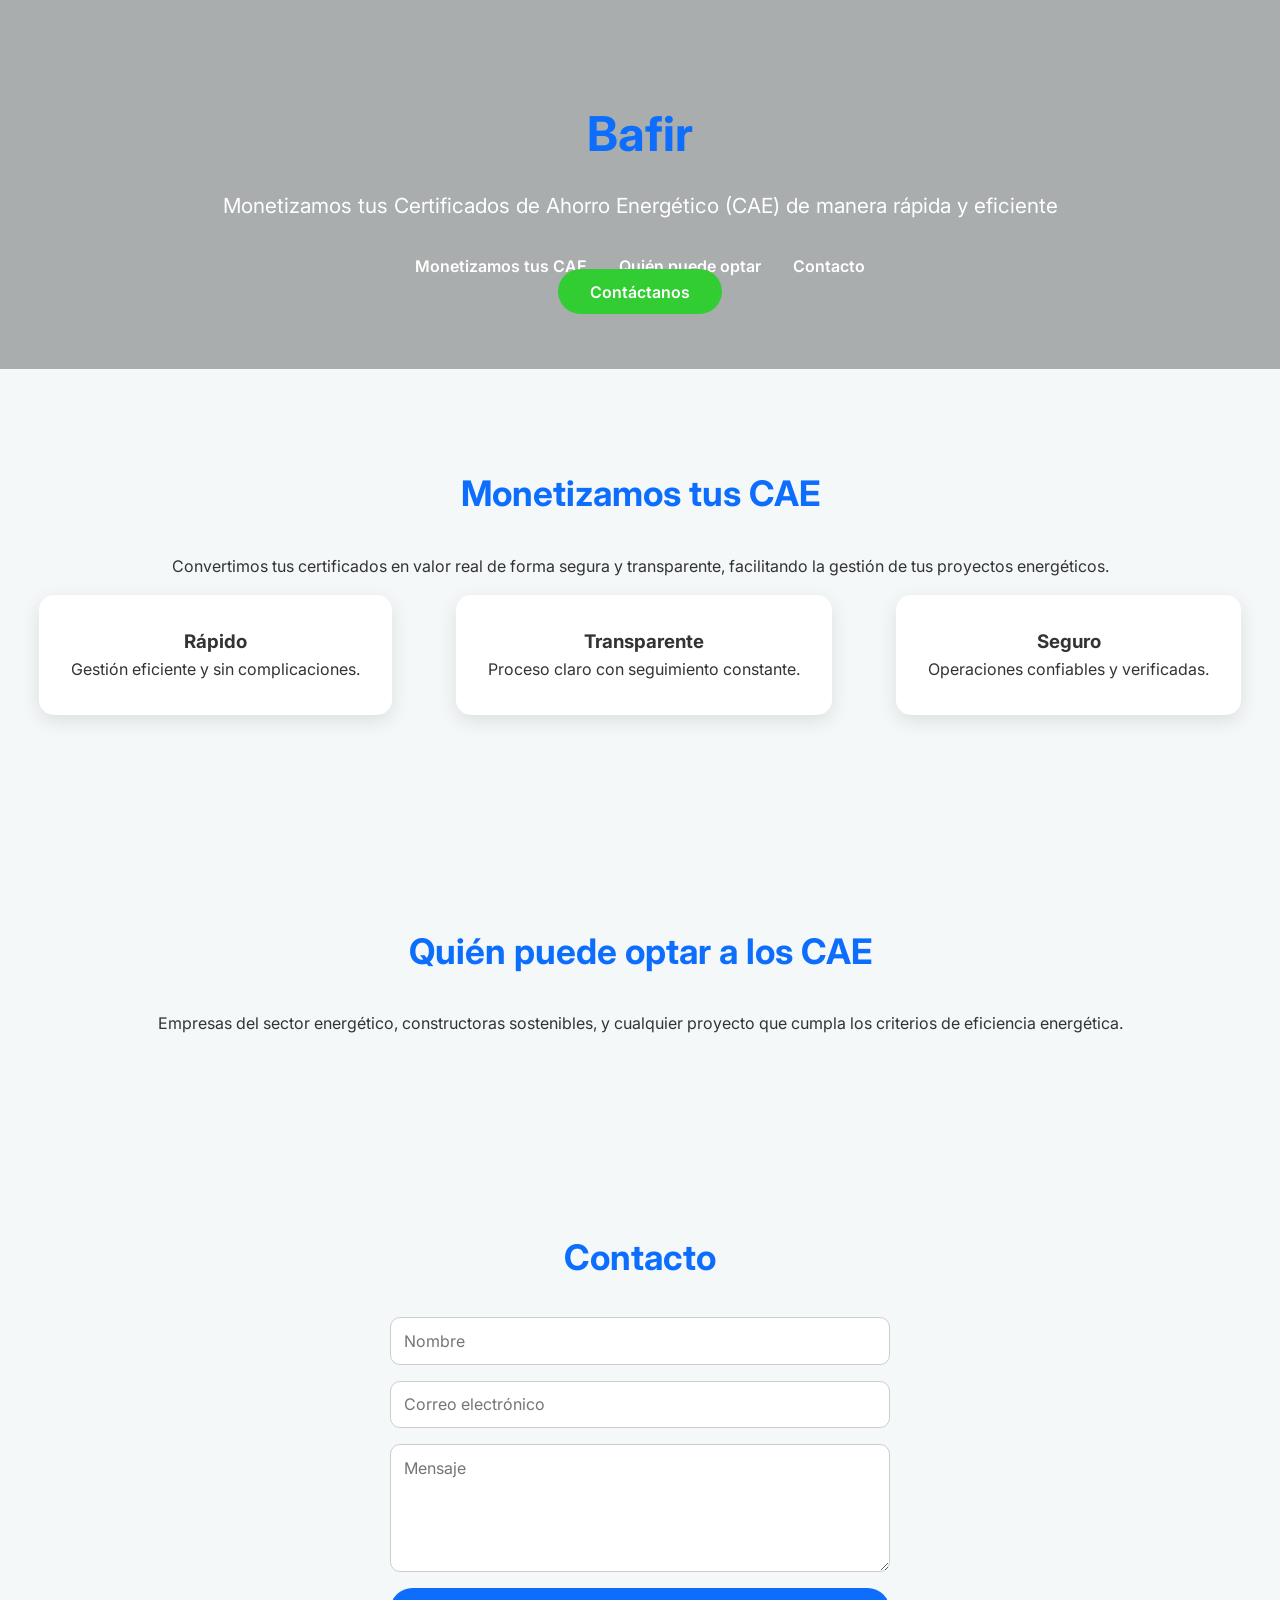
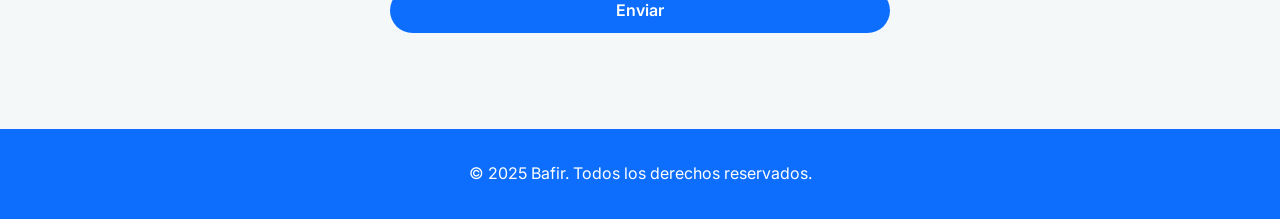
==== index.html @ 8a76c0fb "Update index.html" ====
<!DOCTYPE html>
<html lang="es">
<head>
  <meta charset="UTF-8">
  <meta name="viewport" content="width=device-width, initial-scale=1.0">
  <title>Bafir - Certificados de Ahorro Energético</title>
  <link href="https://fonts.googleapis.com/css2?family=Inter:wght@400;600;700&display=swap" rel="stylesheet">
  <style>
    * { margin: 0; padding: 0; box-sizing: border-box; font-family: 'Inter', sans-serif; }
    body { background-color: #f4f8f9; color: #333; line-height: 1.6; }
    a { text-decoration: none; color: inherit; }

    /* Header / Hero */
    header {
      background: linear-gradient(rgba(0,0,0,0.3), rgba(0,0,0,0.3)), url('https://images.unsplash.com/photo-1507525428034-b723cf961d3e?auto=format&fit=crop&w=1950&q=80') center/cover no-repeat;
      color: white;
      text-align: center;
      padding: 6rem 1rem 4rem;
    }
    header h1 { font-size: 3rem; margin-bottom: 1rem; color: #0d6efd; }
    header p { font-size: 1.3rem; margin-bottom: 2rem; }
    header a.button {
      background-color: #32cd32; /* verde clarito */
      color: white;
      padding: 0.8rem 2rem;
      border-radius: 30px;
      font-weight: 600;
      transition: 0.3s;
    }
    header a.button:hover { opacity: 0.85; }

    nav {
      display: flex;
      justify-content: center;
      gap: 2rem;
      margin-top: 1.5rem;
    }
    nav a { color: white; font-weight: 600; transition: 0.3s; }
    nav a:hover { opacity: 0.8; }

    /* Sections */
    section {
      padding: 6rem 1rem;
      text-align: center;
    }
    .section-title {
      font-size: 2.2rem;
      margin-bottom: 2rem;
      color: #0d6efd;
    }
    .card {
      background-color: white;
      padding: 2rem;
      border-radius: 15px;
      box-shadow: 0 6px 20px rgba(0,0,0,0.1);
      margin: 1rem;
      max-width: 400px;
      transition: transform 0.3s;
    }
    .card:hover { transform: translateY(-5px); }
    .cards { display: flex; flex-wrap: wrap; justify-content: center; gap: 2rem; }

    /* Contact Form */
    form { max-width: 500px; margin: 0 auto; display: flex; flex-direction: column; gap: 1rem; }
    input, textarea {
      padding: 0.8rem;
      border-radius: 10px;
      border: 1px solid #ccc;
      font-size: 1rem;
      width: 100%;
    }
    button {
      background-color: #0d6efd;
      color: white;
      padding: 0.8rem 1.5rem;
      border: none;
      border-radius: 30px;
      font-size: 1rem;
      font-weight: 600;
      cursor: pointer;
      transition: 0.3s;
    }
    button:hover { opacity: 0.85; }

    /* Footer */
    footer {
      background-color: #0d6efd;
      color: white;
      text-align: center;
      padding: 2rem 1rem;
    }

    @media(max-width: 768px) {
      .cards { flex-direction: column; align-items: center; }
      header h1 { font-size: 2.2rem; }
      header p { font-size: 1.1rem; }
    }
  </style>
</head>
<body>

  <header>
    <h1>Bafir</h1>
    <p>Monetizamos tus Certificados de Ahorro Energético (CAE) de manera rápida y eficiente</p>
    <nav>
      <a href="#monetizamos">Monetizamos tus CAE</a>
      <a href="#quien">Quién puede optar</a>
      <a href="#contact">Contacto</a>
    </nav>
    <a href="#contact" class="button">Contáctanos</a>
  </header>

  <section id="monetizamos">
    <h2 class="section-title">Monetizamos tus CAE</h2>
    <p>Convertimos tus certificados en valor real de forma segura y transparente, facilitando la gestión de tus proyectos energéticos.</p>
    <div class="cards">
      <div class="card">
        <h3>Rápido</h3>
        <p>Gestión eficiente y sin complicaciones.</p>
      </div>
      <div class="card">
        <h3>Transparente</h3>
        <p>Proceso claro con seguimiento constante.</p>
      </div>
      <div class="card">
        <h3>Seguro</h3>
        <p>Operaciones confiables y verificadas.</p>
      </div>
    </div>
  </section>

  <section id="quien">
    <h2 class="section-title">Quién puede optar a los CAE</h2>
    <p>Empresas del sector energético, constructoras sostenibles, y cualquier proyecto que cumpla los criterios de eficiencia energética.</p>
  </section>

  <section id="contact">
    <h2 class="section-title">Contacto</h2>
    <form>
      <input type="text" placeholder="Nombre" required>
      <input type="email" placeholder="Correo electrónico" required>
      <textarea placeholder="Mensaje" rows="5" required></textarea>
      <button type="submit">Enviar</button>
    </form>
  </section>

  <footer>
    <p>&copy; 2025 Bafir. Todos los derechos reservados.</p>
  </footer>

</body>
</html>
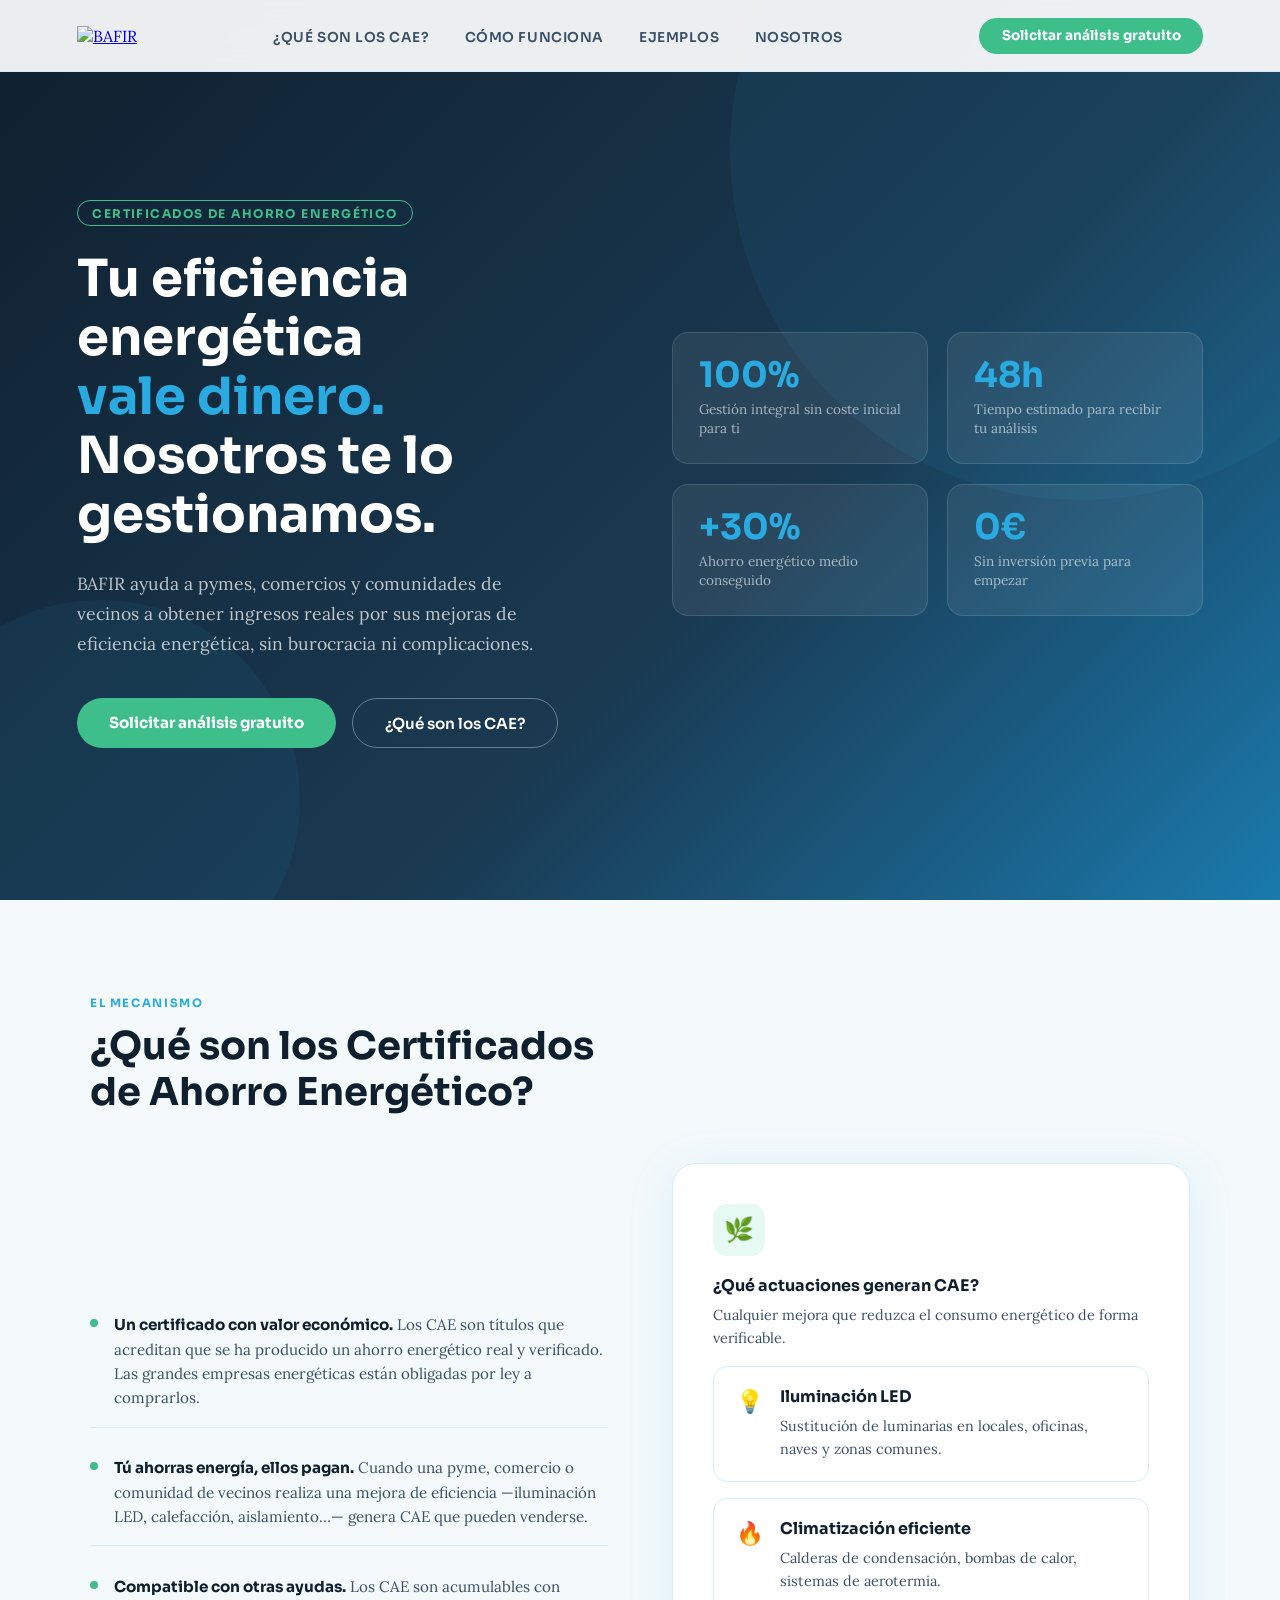
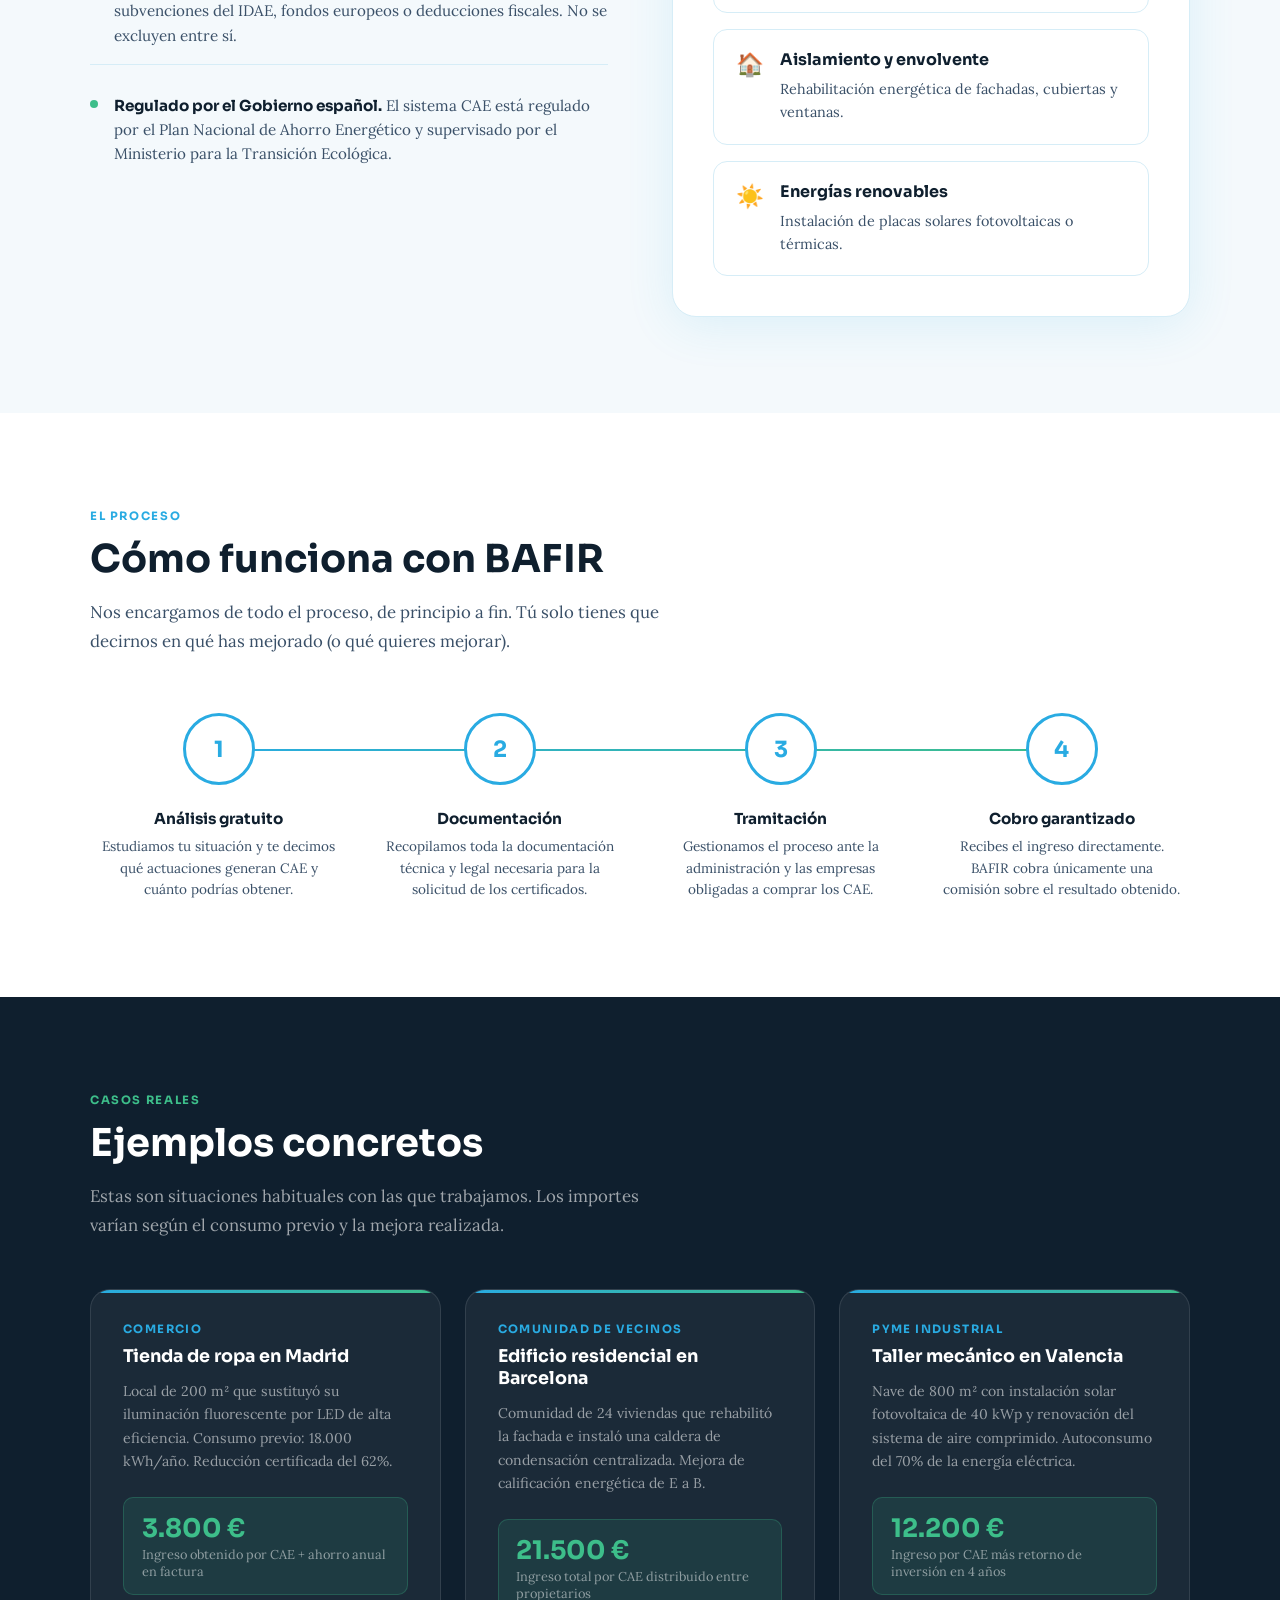
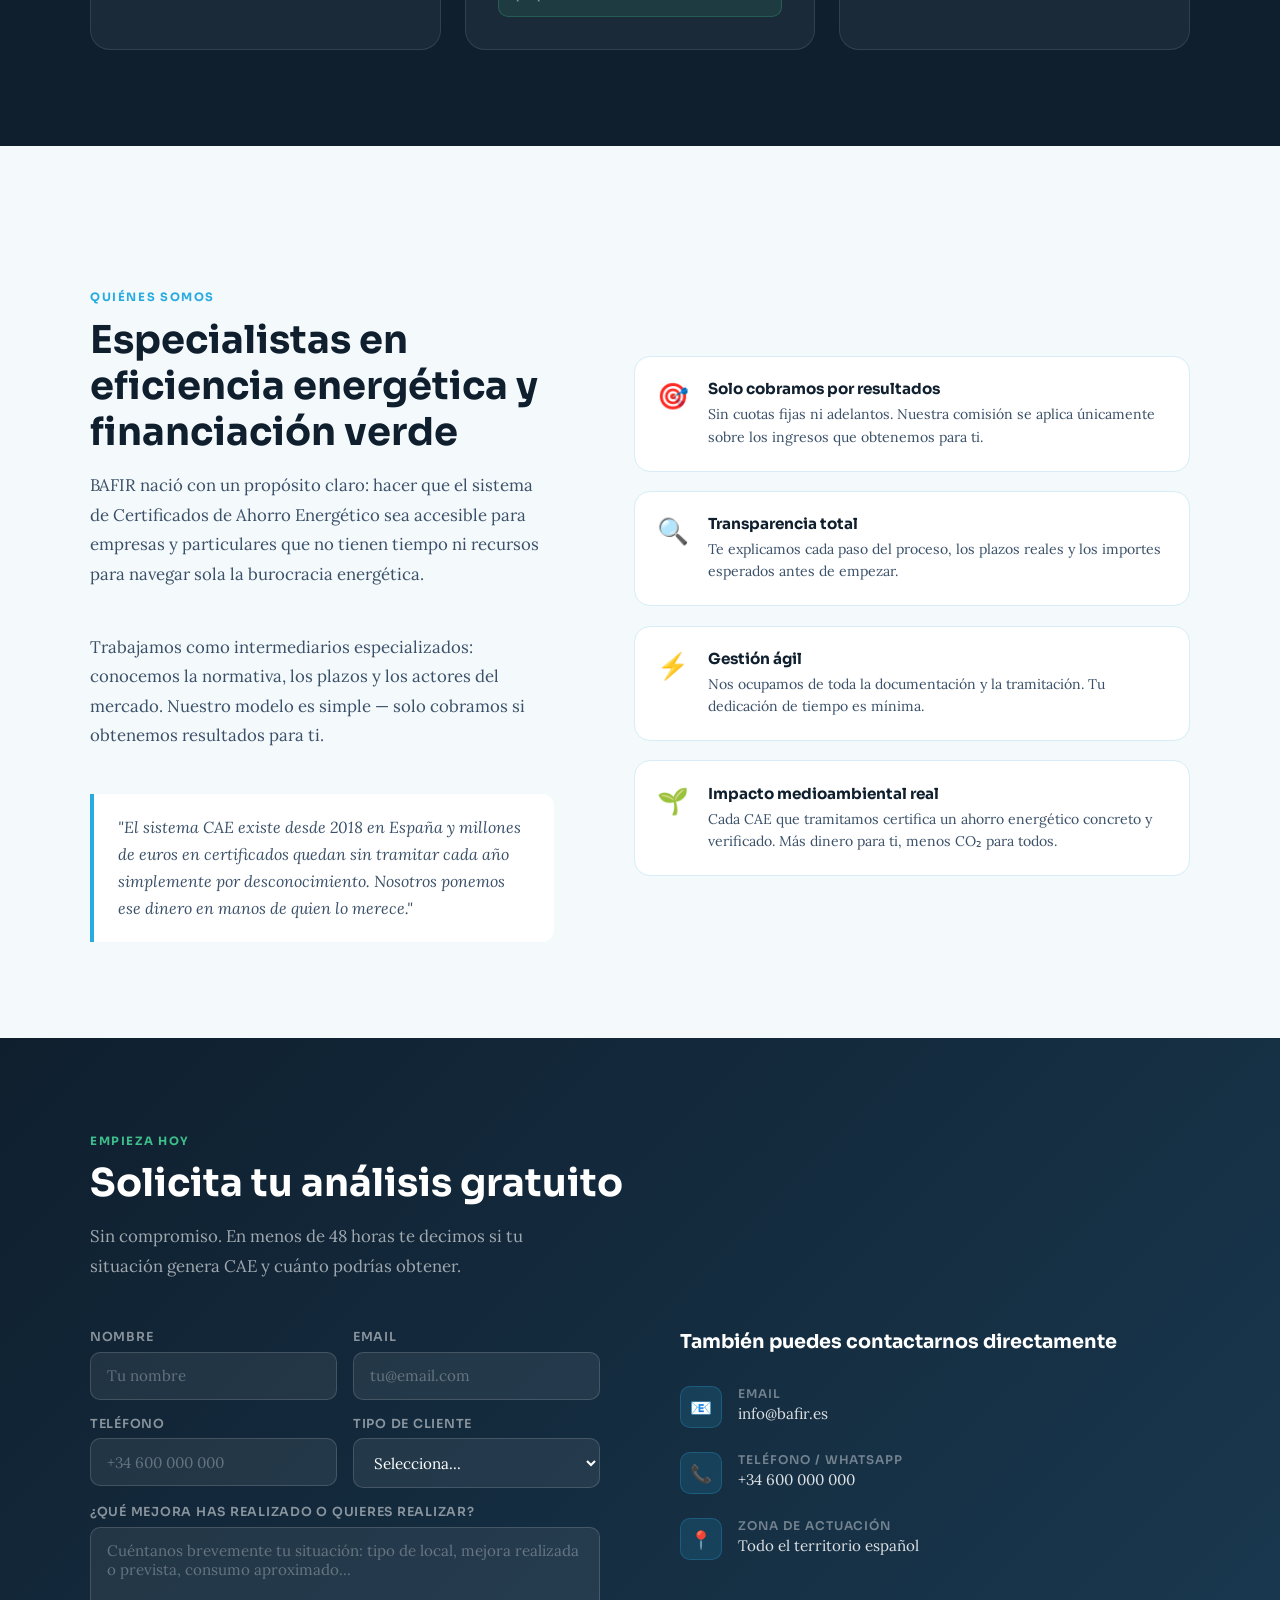
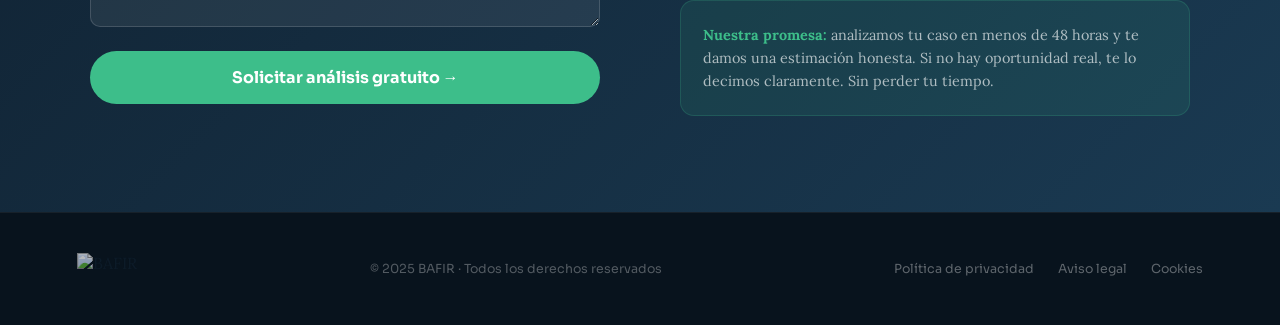
==== commit 46dc7da8: "nueva web" ====
--- a/index.html
+++ b/index.html
@@ -1,152 +1,1110 @@
 <!DOCTYPE html>
 <html lang="es">
 <head>
-  <meta charset="UTF-8">
-  <meta name="viewport" content="width=device-width, initial-scale=1.0">
-  <title>Bafir - Certificados de Ahorro Energético</title>
-  <link href="https://fonts.googleapis.com/css2?family=Inter:wght@400;600;700&display=swap" rel="stylesheet">
+  <meta charset="UTF-8" />
+  <meta name="viewport" content="width=device-width, initial-scale=1.0" />
+  <title>BAFIR — Certificados de Ahorro Energético</title>
+  <meta name="description" content="BAFIR te ayuda a obtener Certificados de Ahorro Energético (CAE) y convertir tus mejoras de eficiencia en ingresos reales. Para pymes, comercios y comunidades de vecinos." />
+  <link rel="preconnect" href="https://fonts.googleapis.com" />
+  <link rel="preconnect" href="https://fonts.gstatic.com" crossorigin />
+  <link href="https://fonts.googleapis.com/css2?family=Sora:wght@300;400;600;700&family=Lora:ital,wght@0,400;0,600;1,400&display=swap" rel="stylesheet" />
   <style>
-    * { margin: 0; padding: 0; box-sizing: border-box; font-family: 'Inter', sans-serif; }
-    body { background-color: #f4f8f9; color: #333; line-height: 1.6; }
-    a { text-decoration: none; color: inherit; }
-
-    /* Header / Hero */
-    header {
-      background: linear-gradient(rgba(0,0,0,0.3), rgba(0,0,0,0.3)), url('https://images.unsplash.com/photo-1507525428034-b723cf961d3e?auto=format&fit=crop&w=1950&q=80') center/cover no-repeat;
+    *, *::before, *::after { box-sizing: border-box; margin: 0; padding: 0; }
+
+    :root {
+      --blue: #29ABE2;
+      --blue-dark: #1a7aad;
+      --blue-light: #e8f7fd;
+      --green: #3DBE8A;
+      --green-dark: #2a9a6e;
+      --ink: #0f1f2e;
+      --ink-soft: #3a5068;
+      --mist: #f4f9fc;
+      --white: #ffffff;
+      --border: #d6edf7;
+      --font-head: 'Sora', sans-serif;
+      --font-body: 'Lora', serif;
+    }
+
+    html { scroll-behavior: smooth; }
+
+    body {
+      font-family: var(--font-body);
+      color: var(--ink);
+      background: var(--white);
+      overflow-x: hidden;
+    }
+
+    /* ── NAV ── */
+    nav {
+      position: fixed;
+      top: 0; left: 0; right: 0;
+      z-index: 100;
+      display: flex;
+      align-items: center;
+      justify-content: space-between;
+      padding: 1.1rem 6vw;
+      background: rgba(255,255,255,0.92);
+      backdrop-filter: blur(12px);
+      border-bottom: 1px solid var(--border);
+      transition: box-shadow 0.3s;
+    }
+    nav.scrolled { box-shadow: 0 2px 24px rgba(41,171,226,0.10); }
+
+    .nav-logo img { height: 44px; }
+
+    .nav-links {
+      display: flex;
+      gap: 2.2rem;
+      list-style: none;
+    }
+    .nav-links a {
+      font-family: var(--font-head);
+      font-size: 0.85rem;
+      font-weight: 600;
+      letter-spacing: 0.04em;
+      text-transform: uppercase;
+      color: var(--ink-soft);
+      text-decoration: none;
+      transition: color 0.2s;
+    }
+    .nav-links a:hover { color: var(--blue); }
+
+    .nav-cta {
+      font-family: var(--font-head);
+      font-size: 0.85rem;
+      font-weight: 700;
+      background: var(--green);
       color: white;
+      padding: 0.6rem 1.4rem;
+      border-radius: 50px;
+      text-decoration: none;
+      transition: background 0.2s, transform 0.15s;
+    }
+    .nav-cta:hover { background: var(--green-dark); transform: translateY(-1px); }
+
+    /* ── HERO ── */
+    #hero {
+      min-height: 100vh;
+      display: flex;
+      align-items: center;
+      padding: 7rem 6vw 4rem;
+      position: relative;
+      overflow: hidden;
+      background: linear-gradient(135deg, #0f1f2e 0%, #1a3a52 60%, #1a7aad 100%);
+    }
+
+    .hero-bg-circle {
+      position: absolute;
+      border-radius: 50%;
+      opacity: 0.07;
+      background: var(--blue);
+    }
+    .hero-bg-circle.c1 { width: 700px; height: 700px; top: -200px; right: -150px; }
+    .hero-bg-circle.c2 { width: 400px; height: 400px; bottom: -100px; left: -100px; }
+
+    .hero-grid {
+      display: grid;
+      grid-template-columns: 1fr 1fr;
+      gap: 4rem;
+      align-items: center;
+      max-width: 1200px;
+      margin: 0 auto;
+      width: 100%;
+    }
+
+    .hero-tag {
+      display: inline-block;
+      font-family: var(--font-head);
+      font-size: 0.75rem;
+      font-weight: 700;
+      letter-spacing: 0.12em;
+      text-transform: uppercase;
+      color: var(--green);
+      border: 1.5px solid var(--green);
+      padding: 0.3rem 0.9rem;
+      border-radius: 50px;
+      margin-bottom: 1.5rem;
+      animation: fadeUp 0.7s ease both;
+    }
+
+    .hero-title {
+      font-family: var(--font-head);
+      font-size: clamp(2.2rem, 4vw, 3.6rem);
+      font-weight: 700;
+      line-height: 1.15;
+      color: white;
+      margin-bottom: 1.5rem;
+      animation: fadeUp 0.7s 0.1s ease both;
+    }
+    .hero-title span { color: var(--blue); }
+
+    .hero-sub {
+      font-size: 1.1rem;
+      line-height: 1.7;
+      color: rgba(255,255,255,0.72);
+      max-width: 480px;
+      margin-bottom: 2.5rem;
+      animation: fadeUp 0.7s 0.2s ease both;
+    }
+
+    .hero-actions {
+      display: flex;
+      gap: 1rem;
+      flex-wrap: wrap;
+      animation: fadeUp 0.7s 0.3s ease both;
+    }
+
+    .btn-primary {
+      font-family: var(--font-head);
+      font-weight: 700;
+      font-size: 0.95rem;
+      background: var(--green);
+      color: white;
+      padding: 0.9rem 2rem;
+      border-radius: 50px;
+      text-decoration: none;
+      transition: background 0.2s, transform 0.15s;
+    }
+    .btn-primary:hover { background: var(--green-dark); transform: translateY(-2px); }
+
+    .btn-ghost {
+      font-family: var(--font-head);
+      font-weight: 600;
+      font-size: 0.95rem;
+      color: white;
+      padding: 0.9rem 2rem;
+      border-radius: 50px;
+      border: 1.5px solid rgba(255,255,255,0.35);
+      text-decoration: none;
+      transition: border-color 0.2s, background 0.2s;
+    }
+    .btn-ghost:hover { border-color: white; background: rgba(255,255,255,0.08); }
+
+    .hero-stats {
+      display: grid;
+      grid-template-columns: 1fr 1fr;
+      gap: 1.2rem;
+      animation: fadeUp 0.7s 0.4s ease both;
+    }
+
+    .stat-card {
+      background: rgba(255,255,255,0.07);
+      border: 1px solid rgba(255,255,255,0.12);
+      border-radius: 16px;
+      padding: 1.6rem;
+      backdrop-filter: blur(8px);
+      transition: transform 0.2s, background 0.2s;
+    }
+    .stat-card:hover { transform: translateY(-4px); background: rgba(255,255,255,0.11); }
+
+    .stat-num {
+      font-family: var(--font-head);
+      font-size: 2.2rem;
+      font-weight: 700;
+      color: var(--blue);
+      line-height: 1;
+      margin-bottom: 0.4rem;
+    }
+    .stat-label {
+      font-size: 0.85rem;
+      color: rgba(255,255,255,0.6);
+      line-height: 1.4;
+    }
+
+    /* ── SECTIONS COMMON ── */
+    section { padding: 6rem 6vw; }
+    .section-inner { max-width: 1100px; margin: 0 auto; }
+
+    .section-tag {
+      font-family: var(--font-head);
+      font-size: 0.72rem;
+      font-weight: 700;
+      letter-spacing: 0.14em;
+      text-transform: uppercase;
+      color: var(--blue);
+      margin-bottom: 0.8rem;
+    }
+
+    .section-title {
+      font-family: var(--font-head);
+      font-size: clamp(1.8rem, 3vw, 2.6rem);
+      font-weight: 700;
+      line-height: 1.2;
+      color: var(--ink);
+      margin-bottom: 1rem;
+    }
+
+    .section-lead {
+      font-size: 1.05rem;
+      line-height: 1.75;
+      color: var(--ink-soft);
+      max-width: 600px;
+    }
+
+    /* ── QUÉ SON LOS CAE ── */
+    #cae { background: var(--mist); }
+
+    .cae-grid {
+      display: grid;
+      grid-template-columns: 1fr 1fr;
+      gap: 4rem;
+      align-items: center;
+      margin-top: 3rem;
+    }
+
+    .cae-visual {
+      position: relative;
+    }
+
+    .cae-big-card {
+      background: white;
+      border-radius: 24px;
+      padding: 2.5rem;
+      box-shadow: 0 8px 48px rgba(41,171,226,0.12);
+      border: 1px solid var(--border);
+    }
+
+    .cae-icon {
+      width: 52px;
+      height: 52px;
+      border-radius: 14px;
+      display: flex;
+      align-items: center;
+      justify-content: center;
+      font-size: 1.5rem;
+      margin-bottom: 1.2rem;
+    }
+
+    .cae-icon.green { background: #e6f9f2; }
+    .cae-icon.blue { background: var(--blue-light); }
+
+    .cae-card-title {
+      font-family: var(--font-head);
+      font-size: 1rem;
+      font-weight: 700;
+      margin-bottom: 0.5rem;
+      color: var(--ink);
+    }
+    .cae-card-text {
+      font-size: 0.9rem;
+      color: var(--ink-soft);
+      line-height: 1.6;
+    }
+
+    .cae-mini-cards {
+      display: flex;
+      flex-direction: column;
+      gap: 1rem;
+      margin-top: 1rem;
+    }
+
+    .cae-mini {
+      background: white;
+      border: 1px solid var(--border);
+      border-radius: 14px;
+      padding: 1.2rem 1.4rem;
+      display: flex;
+      align-items: flex-start;
+      gap: 1rem;
+      transition: box-shadow 0.2s;
+    }
+    .cae-mini:hover { box-shadow: 0 4px 20px rgba(41,171,226,0.1); }
+
+    .cae-info { display: flex; flex-direction: column; gap: 0.8rem; }
+
+    .info-item {
+      display: flex;
+      align-items: flex-start;
+      gap: 1rem;
+      padding: 1rem 0;
+      border-bottom: 1px solid var(--border);
+    }
+    .info-item:last-child { border-bottom: none; }
+
+    .info-dot {
+      width: 8px;
+      height: 8px;
+      border-radius: 50%;
+      background: var(--green);
+      margin-top: 6px;
+      flex-shrink: 0;
+    }
+
+    .info-text { font-size: 0.95rem; color: var(--ink-soft); line-height: 1.6; }
+    .info-text strong { color: var(--ink); font-family: var(--font-head); }
+
+    /* ── CÓMO FUNCIONA ── */
+    #proceso { background: white; }
+
+    .steps {
+      display: grid;
+      grid-template-columns: repeat(4, 1fr);
+      gap: 1.5rem;
+      margin-top: 3.5rem;
+      position: relative;
+    }
+
+    .steps::before {
+      content: '';
+      position: absolute;
+      top: 36px;
+      left: 10%;
+      right: 10%;
+      height: 2px;
+      background: linear-gradient(90deg, var(--blue), var(--green));
+      z-index: 0;
+    }
+
+    .step {
+      position: relative;
+      z-index: 1;
       text-align: center;
-      padding: 6rem 1rem 4rem;
-    }
-    header h1 { font-size: 3rem; margin-bottom: 1rem; color: #0d6efd; }
-    header p { font-size: 1.3rem; margin-bottom: 2rem; }
-    header a.button {
-      background-color: #32cd32; /* verde clarito */
+      padding: 0 0.5rem;
+    }
+
+    .step-num {
+      width: 72px;
+      height: 72px;
+      border-radius: 50%;
+      background: white;
+      border: 3px solid var(--blue);
+      font-family: var(--font-head);
+      font-size: 1.4rem;
+      font-weight: 700;
+      color: var(--blue);
+      display: flex;
+      align-items: center;
+      justify-content: center;
+      margin: 0 auto 1.5rem;
+      transition: background 0.2s, color 0.2s;
+    }
+    .step:hover .step-num { background: var(--blue); color: white; }
+
+    .step-title {
+      font-family: var(--font-head);
+      font-size: 0.95rem;
+      font-weight: 700;
+      color: var(--ink);
+      margin-bottom: 0.5rem;
+    }
+    .step-text {
+      font-size: 0.85rem;
+      color: var(--ink-soft);
+      line-height: 1.6;
+    }
+
+    /* ── EJEMPLOS ── */
+    #ejemplos { background: var(--ink); }
+
+    #ejemplos .section-title { color: white; }
+    #ejemplos .section-tag { color: var(--green); }
+    #ejemplos .section-lead { color: rgba(255,255,255,0.6); }
+
+    .ejemplos-grid {
+      display: grid;
+      grid-template-columns: repeat(3, 1fr);
+      gap: 1.5rem;
+      margin-top: 3rem;
+    }
+
+    .ejemplo-card {
+      background: rgba(255,255,255,0.05);
+      border: 1px solid rgba(255,255,255,0.1);
+      border-radius: 20px;
+      padding: 2rem;
+      transition: transform 0.2s, background 0.2s;
+      position: relative;
+      overflow: hidden;
+    }
+    .ejemplo-card::before {
+      content: '';
+      position: absolute;
+      top: 0; left: 0; right: 0;
+      height: 3px;
+      background: linear-gradient(90deg, var(--blue), var(--green));
+    }
+    .ejemplo-card:hover { transform: translateY(-6px); background: rgba(255,255,255,0.08); }
+
+    .ejemplo-tipo {
+      font-family: var(--font-head);
+      font-size: 0.72rem;
+      font-weight: 700;
+      letter-spacing: 0.12em;
+      text-transform: uppercase;
+      color: var(--blue);
+      margin-bottom: 0.6rem;
+    }
+
+    .ejemplo-titulo {
+      font-family: var(--font-head);
+      font-size: 1.1rem;
+      font-weight: 700;
       color: white;
-      padding: 0.8rem 2rem;
-      border-radius: 30px;
+      margin-bottom: 0.8rem;
+    }
+
+    .ejemplo-desc {
+      font-size: 0.88rem;
+      color: rgba(255,255,255,0.55);
+      line-height: 1.65;
+      margin-bottom: 1.5rem;
+    }
+
+    .ejemplo-resultado {
+      background: rgba(61,190,138,0.12);
+      border: 1px solid rgba(61,190,138,0.25);
+      border-radius: 10px;
+      padding: 0.9rem 1.1rem;
+    }
+
+    .resultado-num {
+      font-family: var(--font-head);
+      font-size: 1.6rem;
+      font-weight: 700;
+      color: var(--green);
+    }
+
+    .resultado-label {
+      font-size: 0.8rem;
+      color: rgba(255,255,255,0.5);
+      margin-top: 0.1rem;
+    }
+
+    /* ── QUIÉNES SOMOS ── */
+    #nosotros { background: var(--mist); }
+
+    .nosotros-grid {
+      display: grid;
+      grid-template-columns: 1fr 1.2fr;
+      gap: 5rem;
+      align-items: center;
+      margin-top: 3rem;
+    }
+
+    .nosotros-values {
+      display: flex;
+      flex-direction: column;
+      gap: 1.2rem;
+    }
+
+    .value-item {
+      display: flex;
+      gap: 1.2rem;
+      align-items: flex-start;
+      background: white;
+      border-radius: 16px;
+      padding: 1.4rem;
+      border: 1px solid var(--border);
+      transition: box-shadow 0.2s;
+    }
+    .value-item:hover { box-shadow: 0 4px 24px rgba(41,171,226,0.1); }
+
+    .value-icon {
+      font-size: 1.6rem;
+      flex-shrink: 0;
+    }
+
+    .value-title {
+      font-family: var(--font-head);
+      font-size: 0.95rem;
+      font-weight: 700;
+      color: var(--ink);
+      margin-bottom: 0.3rem;
+    }
+    .value-text { font-size: 0.88rem; color: var(--ink-soft); line-height: 1.6; }
+
+    .nosotros-text .section-lead { max-width: 100%; margin-bottom: 1.5rem; }
+
+    .nosotros-highlight {
+      background: white;
+      border-left: 4px solid var(--blue);
+      border-radius: 0 12px 12px 0;
+      padding: 1.2rem 1.5rem;
+      font-style: italic;
+      font-size: 1rem;
+      color: var(--ink-soft);
+      line-height: 1.7;
+    }
+
+    /* ── CONTACTO ── */
+    #contacto {
+      background: linear-gradient(135deg, #0f1f2e 0%, #1a3a52 100%);
+    }
+
+    #contacto .section-title { color: white; }
+    #contacto .section-tag { color: var(--green); }
+    #contacto .section-lead { color: rgba(255,255,255,0.6); max-width: 500px; }
+
+    .contacto-grid {
+      display: grid;
+      grid-template-columns: 1fr 1fr;
+      gap: 5rem;
+      align-items: start;
+      margin-top: 3rem;
+    }
+
+    .contact-form {
+      display: flex;
+      flex-direction: column;
+      gap: 1rem;
+    }
+
+    .form-row { display: grid; grid-template-columns: 1fr 1fr; gap: 1rem; }
+
+    .form-group { display: flex; flex-direction: column; gap: 0.4rem; }
+
+    .form-group label {
+      font-family: var(--font-head);
+      font-size: 0.78rem;
       font-weight: 600;
-      transition: 0.3s;
-    }
-    header a.button:hover { opacity: 0.85; }
-
-    nav {
-      display: flex;
+      letter-spacing: 0.06em;
+      text-transform: uppercase;
+      color: rgba(255,255,255,0.5);
+    }
+
+    .form-group input,
+    .form-group select,
+    .form-group textarea {
+      background: rgba(255,255,255,0.07);
+      border: 1px solid rgba(255,255,255,0.15);
+      border-radius: 10px;
+      padding: 0.85rem 1rem;
+      color: white;
+      font-family: var(--font-body);
+      font-size: 0.95rem;
+      outline: none;
+      transition: border-color 0.2s, background 0.2s;
+    }
+    .form-group input::placeholder,
+    .form-group textarea::placeholder { color: rgba(255,255,255,0.3); }
+    .form-group input:focus,
+    .form-group select:focus,
+    .form-group textarea:focus {
+      border-color: var(--blue);
+      background: rgba(255,255,255,0.1);
+    }
+    .form-group select { cursor: pointer; }
+    .form-group select option { background: #1a3a52; color: white; }
+    .form-group textarea { resize: vertical; min-height: 100px; }
+
+    .btn-submit {
+      font-family: var(--font-head);
+      font-weight: 700;
+      font-size: 1rem;
+      background: var(--green);
+      color: white;
+      padding: 1rem 2rem;
+      border-radius: 50px;
+      border: none;
+      cursor: pointer;
+      transition: background 0.2s, transform 0.15s;
+      margin-top: 0.5rem;
+    }
+    .btn-submit:hover { background: var(--green-dark); transform: translateY(-2px); }
+
+    .contact-info {
+      display: flex;
+      flex-direction: column;
+      gap: 1.5rem;
+    }
+
+    .contact-info-title {
+      font-family: var(--font-head);
+      font-size: 1.2rem;
+      font-weight: 700;
+      color: white;
+      margin-bottom: 0.5rem;
+    }
+
+    .contact-item {
+      display: flex;
+      align-items: flex-start;
+      gap: 1rem;
+    }
+
+    .contact-icon {
+      width: 42px;
+      height: 42px;
+      border-radius: 10px;
+      background: rgba(41,171,226,0.15);
+      border: 1px solid rgba(41,171,226,0.25);
+      display: flex;
+      align-items: center;
       justify-content: center;
-      gap: 2rem;
-      margin-top: 1.5rem;
-    }
-    nav a { color: white; font-weight: 600; transition: 0.3s; }
-    nav a:hover { opacity: 0.8; }
-
-    /* Sections */
-    section {
-      padding: 6rem 1rem;
-      text-align: center;
-    }
-    .section-title {
-      font-size: 2.2rem;
-      margin-bottom: 2rem;
-      color: #0d6efd;
-    }
-    .card {
-      background-color: white;
-      padding: 2rem;
-      border-radius: 15px;
-      box-shadow: 0 6px 20px rgba(0,0,0,0.1);
-      margin: 1rem;
-      max-width: 400px;
-      transition: transform 0.3s;
-    }
-    .card:hover { transform: translateY(-5px); }
-    .cards { display: flex; flex-wrap: wrap; justify-content: center; gap: 2rem; }
-
-    /* Contact Form */
-    form { max-width: 500px; margin: 0 auto; display: flex; flex-direction: column; gap: 1rem; }
-    input, textarea {
-      padding: 0.8rem;
-      border-radius: 10px;
-      border: 1px solid #ccc;
-      font-size: 1rem;
-      width: 100%;
-    }
-    button {
-      background-color: #0d6efd;
-      color: white;
-      padding: 0.8rem 1.5rem;
-      border: none;
-      border-radius: 30px;
-      font-size: 1rem;
+      font-size: 1.1rem;
+      flex-shrink: 0;
+    }
+
+    .contact-item-label {
+      font-family: var(--font-head);
+      font-size: 0.75rem;
       font-weight: 600;
-      cursor: pointer;
-      transition: 0.3s;
-    }
-    button:hover { opacity: 0.85; }
-
-    /* Footer */
+      text-transform: uppercase;
+      letter-spacing: 0.08em;
+      color: rgba(255,255,255,0.4);
+      margin-bottom: 0.2rem;
+    }
+
+    .contact-item-value {
+      font-size: 0.95rem;
+      color: rgba(255,255,255,0.85);
+    }
+
+    .contact-promise {
+      background: rgba(61,190,138,0.1);
+      border: 1px solid rgba(61,190,138,0.2);
+      border-radius: 14px;
+      padding: 1.4rem;
+      margin-top: 1rem;
+    }
+
+    .contact-promise p {
+      font-size: 0.9rem;
+      color: rgba(255,255,255,0.65);
+      line-height: 1.6;
+    }
+    .contact-promise strong { color: var(--green); }
+
+    /* ── FOOTER ── */
     footer {
-      background-color: #0d6efd;
-      color: white;
-      text-align: center;
-      padding: 2rem 1rem;
-    }
-
-    @media(max-width: 768px) {
-      .cards { flex-direction: column; align-items: center; }
-      header h1 { font-size: 2.2rem; }
-      header p { font-size: 1.1rem; }
+      background: #08131d;
+      padding: 2.5rem 6vw;
+      display: flex;
+      align-items: center;
+      justify-content: space-between;
+      border-top: 1px solid rgba(255,255,255,0.06);
+    }
+
+    footer img { height: 32px; opacity: 0.7; }
+
+    .footer-copy {
+      font-family: var(--font-head);
+      font-size: 0.78rem;
+      color: rgba(255,255,255,0.3);
+    }
+
+    .footer-links {
+      display: flex;
+      gap: 1.5rem;
+    }
+    .footer-links a {
+      font-family: var(--font-head);
+      font-size: 0.78rem;
+      color: rgba(255,255,255,0.35);
+      text-decoration: none;
+      transition: color 0.2s;
+    }
+    .footer-links a:hover { color: var(--blue); }
+
+    /* ── ANIMATIONS ── */
+    @keyframes fadeUp {
+      from { opacity: 0; transform: translateY(24px); }
+      to   { opacity: 1; transform: translateY(0); }
+    }
+
+    .reveal {
+      opacity: 0;
+      transform: translateY(30px);
+      transition: opacity 0.6s ease, transform 0.6s ease;
+    }
+    .reveal.visible {
+      opacity: 1;
+      transform: translateY(0);
+    }
+
+    /* ── RESPONSIVE ── */
+    @media (max-width: 900px) {
+      .hero-grid,
+      .cae-grid,
+      .nosotros-grid,
+      .contacto-grid { grid-template-columns: 1fr; gap: 2.5rem; }
+
+      .steps { grid-template-columns: 1fr 1fr; }
+      .steps::before { display: none; }
+      .ejemplos-grid { grid-template-columns: 1fr; }
+
+      .nav-links { display: none; }
+    }
+
+    @media (max-width: 600px) {
+      .steps { grid-template-columns: 1fr; }
+      .form-row { grid-template-columns: 1fr; }
+      .hero-stats { grid-template-columns: 1fr 1fr; }
+      footer { flex-direction: column; gap: 1rem; text-align: center; }
     }
   </style>
 </head>
 <body>
 
-  <header>
-    <h1>Bafir</h1>
-    <p>Monetizamos tus Certificados de Ahorro Energético (CAE) de manera rápida y eficiente</p>
-    <nav>
-      <a href="#monetizamos">Monetizamos tus CAE</a>
-      <a href="#quien">Quién puede optar</a>
-      <a href="#contact">Contacto</a>
-    </nav>
-    <a href="#contact" class="button">Contáctanos</a>
-  </header>
-
-  <section id="monetizamos">
-    <h2 class="section-title">Monetizamos tus CAE</h2>
-    <p>Convertimos tus certificados en valor real de forma segura y transparente, facilitando la gestión de tus proyectos energéticos.</p>
-    <div class="cards">
-      <div class="card">
-        <h3>Rápido</h3>
-        <p>Gestión eficiente y sin complicaciones.</p>
+  <!-- NAV -->
+  <nav id="navbar">
+    <a class="nav-logo" href="#hero">
+      <img src="bafir_logo_nombre.png" alt="BAFIR" />
+    </a>
+    <ul class="nav-links">
+      <li><a href="#cae">¿Qué son los CAE?</a></li>
+      <li><a href="#proceso">Cómo funciona</a></li>
+      <li><a href="#ejemplos">Ejemplos</a></li>
+      <li><a href="#nosotros">Nosotros</a></li>
+    </ul>
+    <a href="#contacto" class="nav-cta">Solicitar análisis gratuito</a>
+  </nav>
+
+  <!-- HERO -->
+  <section id="hero">
+    <div class="hero-bg-circle c1"></div>
+    <div class="hero-bg-circle c2"></div>
+    <div class="hero-grid">
+      <div class="hero-content">
+        <span class="hero-tag">Certificados de Ahorro Energético</span>
+        <h1 class="hero-title">
+          Tu eficiencia energética<br />
+          <span>vale dinero.</span><br />
+          Nosotros te lo gestionamos.
+        </h1>
+        <p class="hero-sub">
+          BAFIR ayuda a pymes, comercios y comunidades de vecinos a obtener ingresos reales por sus mejoras de eficiencia energética, sin burocracia ni complicaciones.
+        </p>
+        <div class="hero-actions">
+          <a href="#contacto" class="btn-primary">Solicitar análisis gratuito</a>
+          <a href="#cae" class="btn-ghost">¿Qué son los CAE?</a>
+        </div>
       </div>
-      <div class="card">
-        <h3>Transparente</h3>
-        <p>Proceso claro con seguimiento constante.</p>
-      </div>
-      <div class="card">
-        <h3>Seguro</h3>
-        <p>Operaciones confiables y verificadas.</p>
+      <div class="hero-stats">
+        <div class="stat-card">
+          <div class="stat-num">100%</div>
+          <div class="stat-label">Gestión integral sin coste inicial para ti</div>
+        </div>
+        <div class="stat-card">
+          <div class="stat-num">48h</div>
+          <div class="stat-label">Tiempo estimado para recibir tu análisis</div>
+        </div>
+        <div class="stat-card">
+          <div class="stat-num">+30%</div>
+          <div class="stat-label">Ahorro energético medio conseguido</div>
+        </div>
+        <div class="stat-card">
+          <div class="stat-num">0€</div>
+          <div class="stat-label">Sin inversión previa para empezar</div>
+        </div>
       </div>
     </div>
   </section>
 
-  <section id="quien">
-    <h2 class="section-title">Quién puede optar a los CAE</h2>
-    <p>Empresas del sector energético, constructoras sostenibles, y cualquier proyecto que cumpla los criterios de eficiencia energética.</p>
+  <!-- QUÉ SON LOS CAE -->
+  <section id="cae">
+    <div class="section-inner">
+      <div class="section-tag">El mecanismo</div>
+      <h2 class="section-title">¿Qué son los Certificados<br />de Ahorro Energético?</h2>
+
+      <div class="cae-grid">
+        <div class="cae-info reveal">
+          <div class="info-item">
+            <div class="info-dot"></div>
+            <div class="info-text">
+              <strong>Un certificado con valor económico.</strong> Los CAE son títulos que acreditan que se ha producido un ahorro energético real y verificado. Las grandes empresas energéticas están obligadas por ley a comprarlos.
+            </div>
+          </div>
+          <div class="info-item">
+            <div class="info-dot"></div>
+            <div class="info-text">
+              <strong>Tú ahorras energía, ellos pagan.</strong> Cuando una pyme, comercio o comunidad de vecinos realiza una mejora de eficiencia —iluminación LED, calefacción, aislamiento…— genera CAE que pueden venderse.
+            </div>
+          </div>
+          <div class="info-item">
+            <div class="info-dot"></div>
+            <div class="info-text">
+              <strong>Compatible con otras ayudas.</strong> Los CAE son acumulables con subvenciones del IDAE, fondos europeos o deducciones fiscales. No se excluyen entre sí.
+            </div>
+          </div>
+          <div class="info-item">
+            <div class="info-dot"></div>
+            <div class="info-text">
+              <strong>Regulado por el Gobierno español.</strong> El sistema CAE está regulado por el Plan Nacional de Ahorro Energético y supervisado por el Ministerio para la Transición Ecológica.
+            </div>
+          </div>
+        </div>
+
+        <div class="cae-visual reveal">
+          <div class="cae-big-card">
+            <div class="cae-icon green">🌿</div>
+            <div class="cae-card-title">¿Qué actuaciones generan CAE?</div>
+            <div class="cae-card-text">Cualquier mejora que reduzca el consumo energético de forma verificable.</div>
+            <div class="cae-mini-cards">
+              <div class="cae-mini">
+                <span style="font-size:1.4rem">💡</span>
+                <div>
+                  <div class="cae-card-title">Iluminación LED</div>
+                  <div class="cae-card-text">Sustitución de luminarias en locales, oficinas, naves y zonas comunes.</div>
+                </div>
+              </div>
+              <div class="cae-mini">
+                <span style="font-size:1.4rem">🔥</span>
+                <div>
+                  <div class="cae-card-title">Climatización eficiente</div>
+                  <div class="cae-card-text">Calderas de condensación, bombas de calor, sistemas de aerotermia.</div>
+                </div>
+              </div>
+              <div class="cae-mini">
+                <span style="font-size:1.4rem">🏠</span>
+                <div>
+                  <div class="cae-card-title">Aislamiento y envolvente</div>
+                  <div class="cae-card-text">Rehabilitación energética de fachadas, cubiertas y ventanas.</div>
+                </div>
+              </div>
+              <div class="cae-mini">
+                <span style="font-size:1.4rem">☀️</span>
+                <div>
+                  <div class="cae-card-title">Energías renovables</div>
+                  <div class="cae-card-text">Instalación de placas solares fotovoltaicas o térmicas.</div>
+                </div>
+              </div>
+            </div>
+          </div>
+        </div>
+      </div>
+    </div>
   </section>
 
-  <section id="contact">
-    <h2 class="section-title">Contacto</h2>
-    <form>
-      <input type="text" placeholder="Nombre" required>
-      <input type="email" placeholder="Correo electrónico" required>
-      <textarea placeholder="Mensaje" rows="5" required></textarea>
-      <button type="submit">Enviar</button>
-    </form>
+  <!-- CÓMO FUNCIONA -->
+  <section id="proceso">
+    <div class="section-inner">
+      <div class="section-tag">El proceso</div>
+      <h2 class="section-title">Cómo funciona con BAFIR</h2>
+      <p class="section-lead">Nos encargamos de todo el proceso, de principio a fin. Tú solo tienes que decirnos en qué has mejorado (o qué quieres mejorar).</p>
+
+      <div class="steps reveal">
+        <div class="step">
+          <div class="step-num">1</div>
+          <div class="step-title">Análisis gratuito</div>
+          <div class="step-text">Estudiamos tu situación y te decimos qué actuaciones generan CAE y cuánto podrías obtener.</div>
+        </div>
+        <div class="step">
+          <div class="step-num">2</div>
+          <div class="step-title">Documentación</div>
+          <div class="step-text">Recopilamos toda la documentación técnica y legal necesaria para la solicitud de los certificados.</div>
+        </div>
+        <div class="step">
+          <div class="step-num">3</div>
+          <div class="step-title">Tramitación</div>
+          <div class="step-text">Gestionamos el proceso ante la administración y las empresas obligadas a comprar los CAE.</div>
+        </div>
+        <div class="step">
+          <div class="step-num">4</div>
+          <div class="step-title">Cobro garantizado</div>
+          <div class="step-text">Recibes el ingreso directamente. BAFIR cobra únicamente una comisión sobre el resultado obtenido.</div>
+        </div>
+      </div>
+    </div>
   </section>
 
+  <!-- EJEMPLOS -->
+  <section id="ejemplos">
+    <div class="section-inner">
+      <div class="section-tag">Casos reales</div>
+      <h2 class="section-title">Ejemplos concretos</h2>
+      <p class="section-lead">Estas son situaciones habituales con las que trabajamos. Los importes varían según el consumo previo y la mejora realizada.</p>
+
+      <div class="ejemplos-grid reveal">
+        <div class="ejemplo-card">
+          <div class="ejemplo-tipo">Comercio</div>
+          <div class="ejemplo-titulo">Tienda de ropa en Madrid</div>
+          <div class="ejemplo-desc">Local de 200 m² que sustituyó su iluminación fluorescente por LED de alta eficiencia. Consumo previo: 18.000 kWh/año. Reducción certificada del 62%.</div>
+          <div class="ejemplo-resultado">
+            <div class="resultado-num">3.800 €</div>
+            <div class="resultado-label">Ingreso obtenido por CAE + ahorro anual en factura</div>
+          </div>
+        </div>
+
+        <div class="ejemplo-card">
+          <div class="ejemplo-tipo">Comunidad de vecinos</div>
+          <div class="ejemplo-titulo">Edificio residencial en Barcelona</div>
+          <div class="ejemplo-desc">Comunidad de 24 viviendas que rehabilitó la fachada e instaló una caldera de condensación centralizada. Mejora de calificación energética de E a B.</div>
+          <div class="ejemplo-resultado">
+            <div class="resultado-num">21.500 €</div>
+            <div class="resultado-label">Ingreso total por CAE distribuido entre propietarios</div>
+          </div>
+        </div>
+
+        <div class="ejemplo-card">
+          <div class="ejemplo-tipo">Pyme industrial</div>
+          <div class="ejemplo-titulo">Taller mecánico en Valencia</div>
+          <div class="ejemplo-desc">Nave de 800 m² con instalación solar fotovoltaica de 40 kWp y renovación del sistema de aire comprimido. Autoconsumo del 70% de la energía eléctrica.</div>
+          <div class="ejemplo-resultado">
+            <div class="resultado-num">12.200 €</div>
+            <div class="resultado-label">Ingreso por CAE más retorno de inversión en 4 años</div>
+          </div>
+        </div>
+      </div>
+    </div>
+  </section>
+
+  <!-- QUIÉNES SOMOS -->
+  <section id="nosotros">
+    <div class="section-inner">
+      <div class="nosotros-grid">
+        <div class="nosotros-text reveal">
+          <div class="section-tag">Quiénes somos</div>
+          <h2 class="section-title">Especialistas en eficiencia energética y financiación verde</h2>
+          <p class="section-lead">BAFIR nació con un propósito claro: hacer que el sistema de Certificados de Ahorro Energético sea accesible para empresas y particulares que no tienen tiempo ni recursos para navegar sola la burocracia energética.</p>
+          <br />
+          <p class="section-lead">Trabajamos como intermediarios especializados: conocemos la normativa, los plazos y los actores del mercado. Nuestro modelo es simple — solo cobramos si obtenemos resultados para ti.</p>
+          <br />
+          <div class="nosotros-highlight">
+            "El sistema CAE existe desde 2018 en España y millones de euros en certificados quedan sin tramitar cada año simplemente por desconocimiento. Nosotros ponemos ese dinero en manos de quien lo merece."
+          </div>
+        </div>
+
+        <div class="nosotros-values reveal">
+          <div class="value-item">
+            <div class="value-icon">🎯</div>
+            <div>
+              <div class="value-title">Solo cobramos por resultados</div>
+              <div class="value-text">Sin cuotas fijas ni adelantos. Nuestra comisión se aplica únicamente sobre los ingresos que obtenemos para ti.</div>
+            </div>
+          </div>
+          <div class="value-item">
+            <div class="value-icon">🔍</div>
+            <div>
+              <div class="value-title">Transparencia total</div>
+              <div class="value-text">Te explicamos cada paso del proceso, los plazos reales y los importes esperados antes de empezar.</div>
+            </div>
+          </div>
+          <div class="value-item">
+            <div class="value-icon">⚡</div>
+            <div>
+              <div class="value-title">Gestión ágil</div>
+              <div class="value-text">Nos ocupamos de toda la documentación y la tramitación. Tu dedicación de tiempo es mínima.</div>
+            </div>
+          </div>
+          <div class="value-item">
+            <div class="value-icon">🌱</div>
+            <div>
+              <div class="value-title">Impacto medioambiental real</div>
+              <div class="value-text">Cada CAE que tramitamos certifica un ahorro energético concreto y verificado. Más dinero para ti, menos CO₂ para todos.</div>
+            </div>
+          </div>
+        </div>
+      </div>
+    </div>
+  </section>
+
+  <!-- CONTACTO -->
+  <section id="contacto">
+    <div class="section-inner">
+      <div class="section-tag">Empieza hoy</div>
+      <h2 class="section-title">Solicita tu análisis gratuito</h2>
+      <p class="section-lead">Sin compromiso. En menos de 48 horas te decimos si tu situación genera CAE y cuánto podrías obtener.</p>
+
+      <div class="contacto-grid">
+        <form class="contact-form reveal" onsubmit="handleSubmit(event)">
+          <div class="form-row">
+            <div class="form-group">
+              <label>Nombre</label>
+              <input type="text" placeholder="Tu nombre" />
+            </div>
+            <div class="form-group">
+              <label>Email</label>
+              <input type="email" placeholder="tu@email.com" />
+            </div>
+          </div>
+          <div class="form-row">
+            <div class="form-group">
+              <label>Teléfono</label>
+              <input type="tel" placeholder="+34 600 000 000" />
+            </div>
+            <div class="form-group">
+              <label>Tipo de cliente</label>
+              <select>
+                <option value="">Selecciona...</option>
+                <option>Pyme / Comercio</option>
+                <option>Comunidad de vecinos</option>
+                <option>Particular</option>
+                <option>Empresa industrial</option>
+              </select>
+            </div>
+          </div>
+          <div class="form-group">
+            <label>¿Qué mejora has realizado o quieres realizar?</label>
+            <textarea placeholder="Cuéntanos brevemente tu situación: tipo de local, mejora realizada o prevista, consumo aproximado..."></textarea>
+          </div>
+          <button type="submit" class="btn-submit">Solicitar análisis gratuito →</button>
+        </form>
+
+        <div class="contact-info reveal">
+          <div class="contact-info-title">También puedes contactarnos directamente</div>
+
+          <div class="contact-item">
+            <div class="contact-icon">📧</div>
+            <div>
+              <div class="contact-item-label">Email</div>
+              <div class="contact-item-value">info@bafir.es</div>
+            </div>
+          </div>
+
+          <div class="contact-item">
+            <div class="contact-icon">📞</div>
+            <div>
+              <div class="contact-item-label">Teléfono / WhatsApp</div>
+              <div class="contact-item-value">+34 600 000 000</div>
+            </div>
+          </div>
+
+          <div class="contact-item">
+            <div class="contact-icon">📍</div>
+            <div>
+              <div class="contact-item-label">Zona de actuación</div>
+              <div class="contact-item-value">Todo el territorio español</div>
+            </div>
+          </div>
+
+          <div class="contact-promise">
+            <p><strong>Nuestra promesa:</strong> analizamos tu caso en menos de 48 horas y te damos una estimación honesta. Si no hay oportunidad real, te lo decimos claramente. Sin perder tu tiempo.</p>
+          </div>
+        </div>
+      </div>
+    </div>
+  </section>
+
+  <!-- FOOTER -->
   <footer>
-    <p>&copy; 2025 Bafir. Todos los derechos reservados.</p>
+    <img src="bafir_logo_nombre.png" alt="BAFIR" />
+    <p class="footer-copy">© 2025 BAFIR · Todos los derechos reservados</p>
+    <div class="footer-links">
+      <a href="#">Política de privacidad</a>
+      <a href="#">Aviso legal</a>
+      <a href="#">Cookies</a>
+    </div>
   </footer>
 
+  <script>
+    // Scroll nav shadow
+    const navbar = document.getElementById('navbar');
+    window.addEventListener('scroll', () => {
+      navbar.classList.toggle('scrolled', window.scrollY > 20);
+    });
+
+    // Reveal on scroll
+    const reveals = document.querySelectorAll('.reveal');
+    const observer = new IntersectionObserver((entries) => {
+      entries.forEach((entry, i) => {
+        if (entry.isIntersecting) {
+          setTimeout(() => entry.target.classList.add('visible'), i * 80);
+          observer.unobserve(entry.target);
+        }
+      });
+    }, { threshold: 0.12 });
+    reveals.forEach(el => observer.observe(el));
+
+    // Form submit
+    function handleSubmit(e) {
+      e.preventDefault();
+      const btn = e.target.querySelector('.btn-submit');
+      btn.textContent = '✓ Solicitud enviada — te contactamos en 48h';
+      btn.style.background = '#2a9a6e';
+      btn.disabled = true;
+    }
+  </script>
 </body>
 </html>
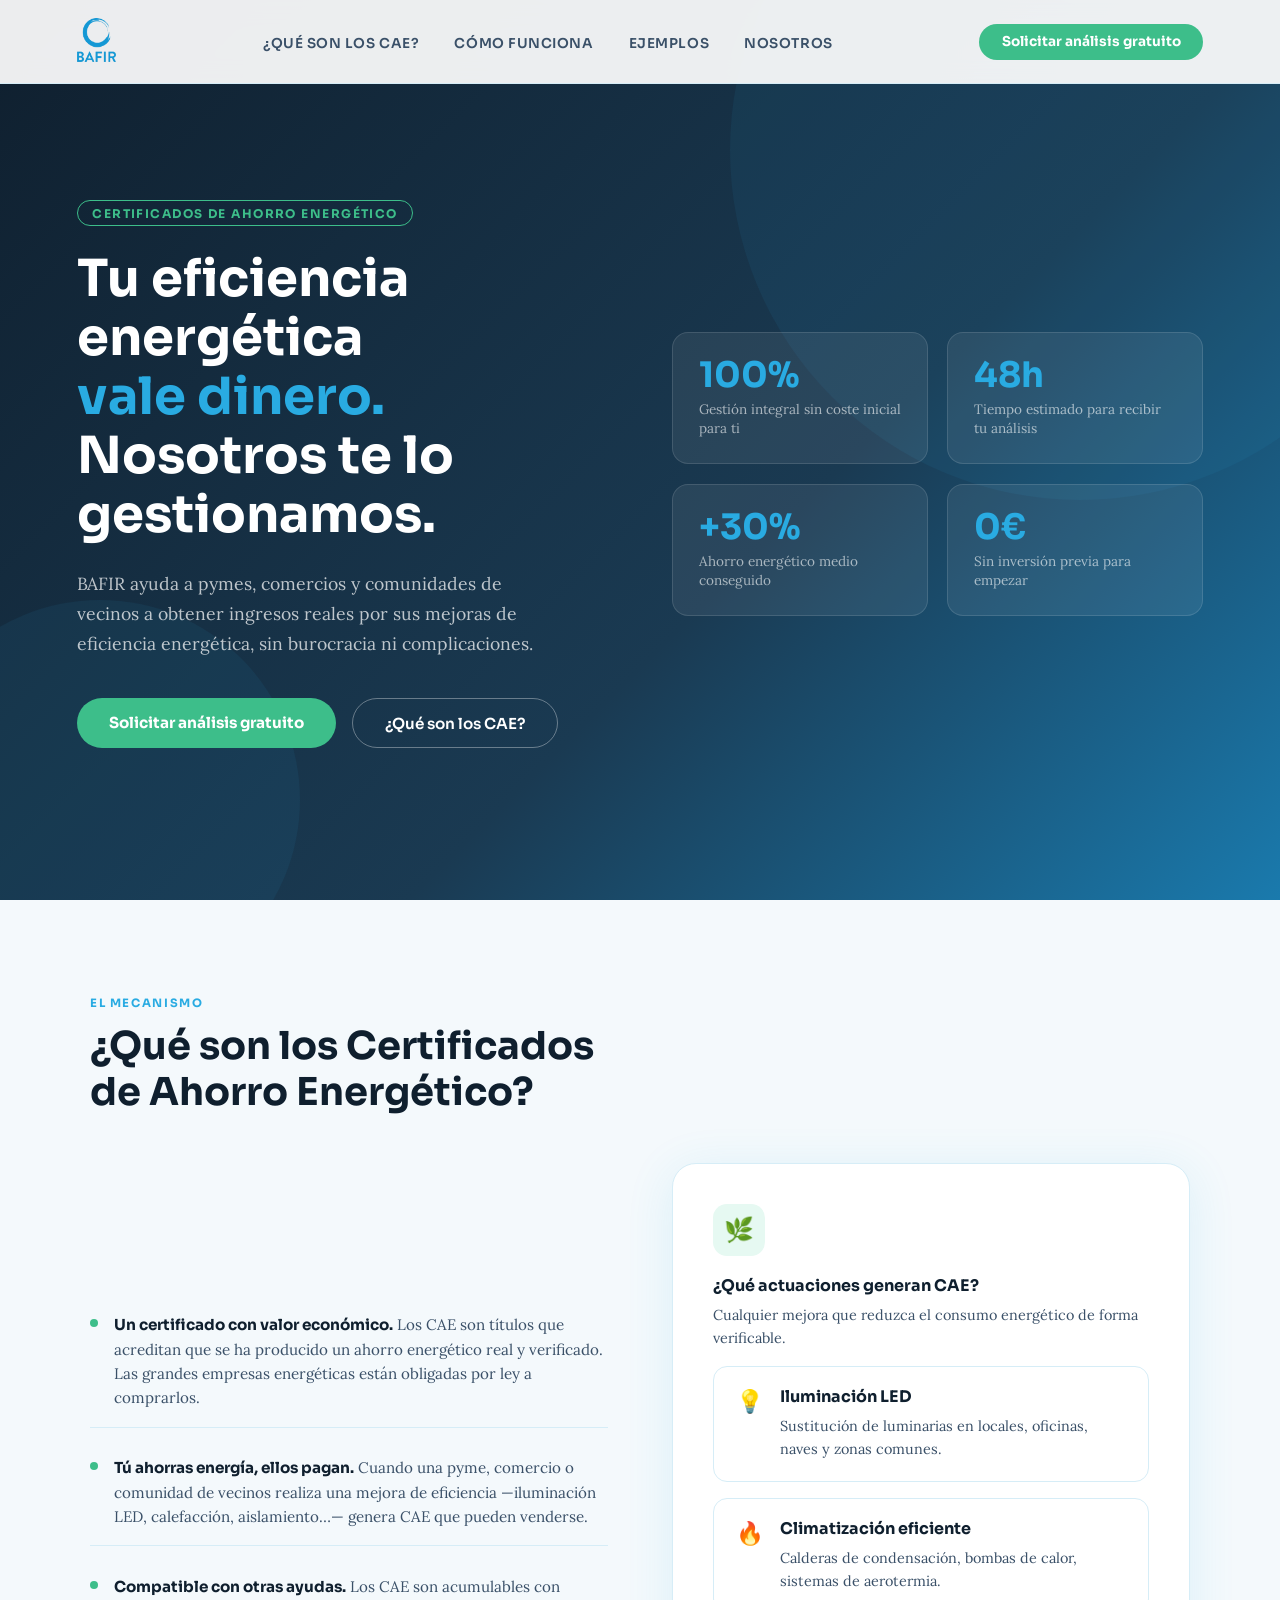
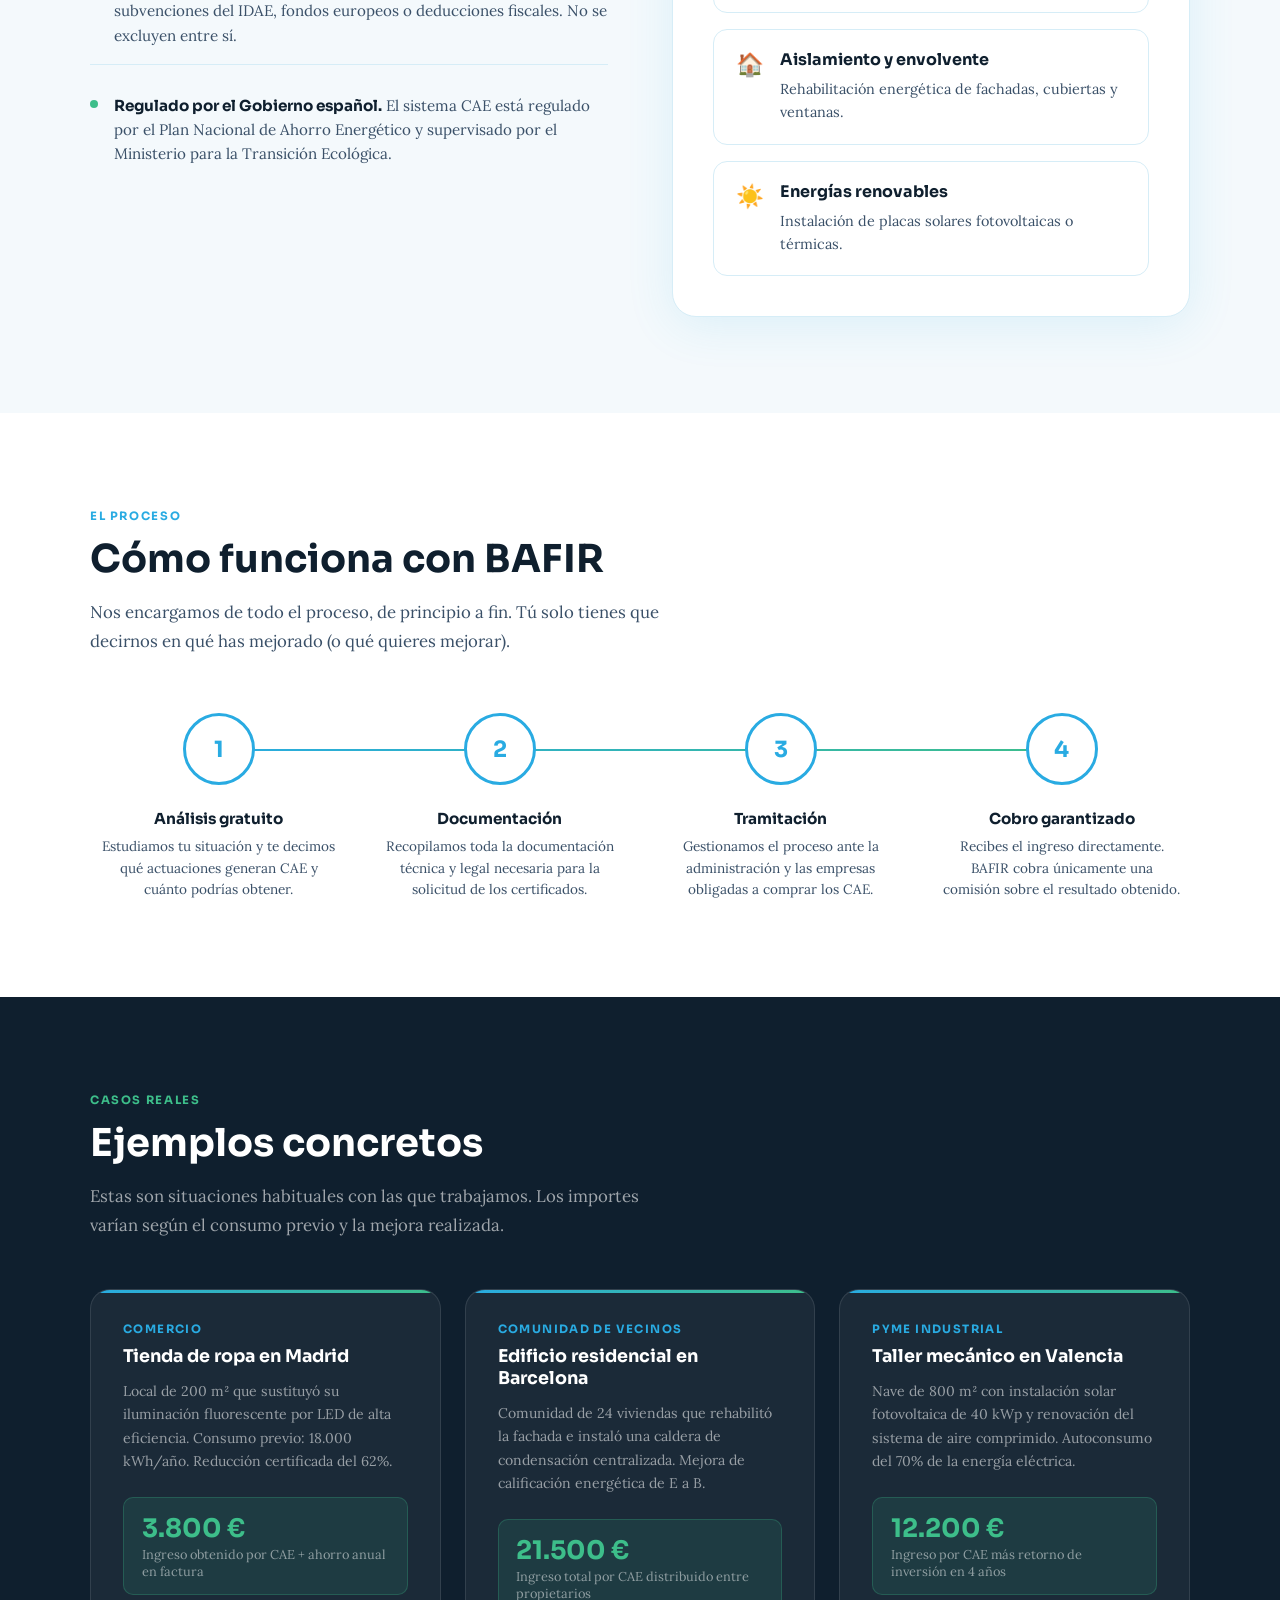
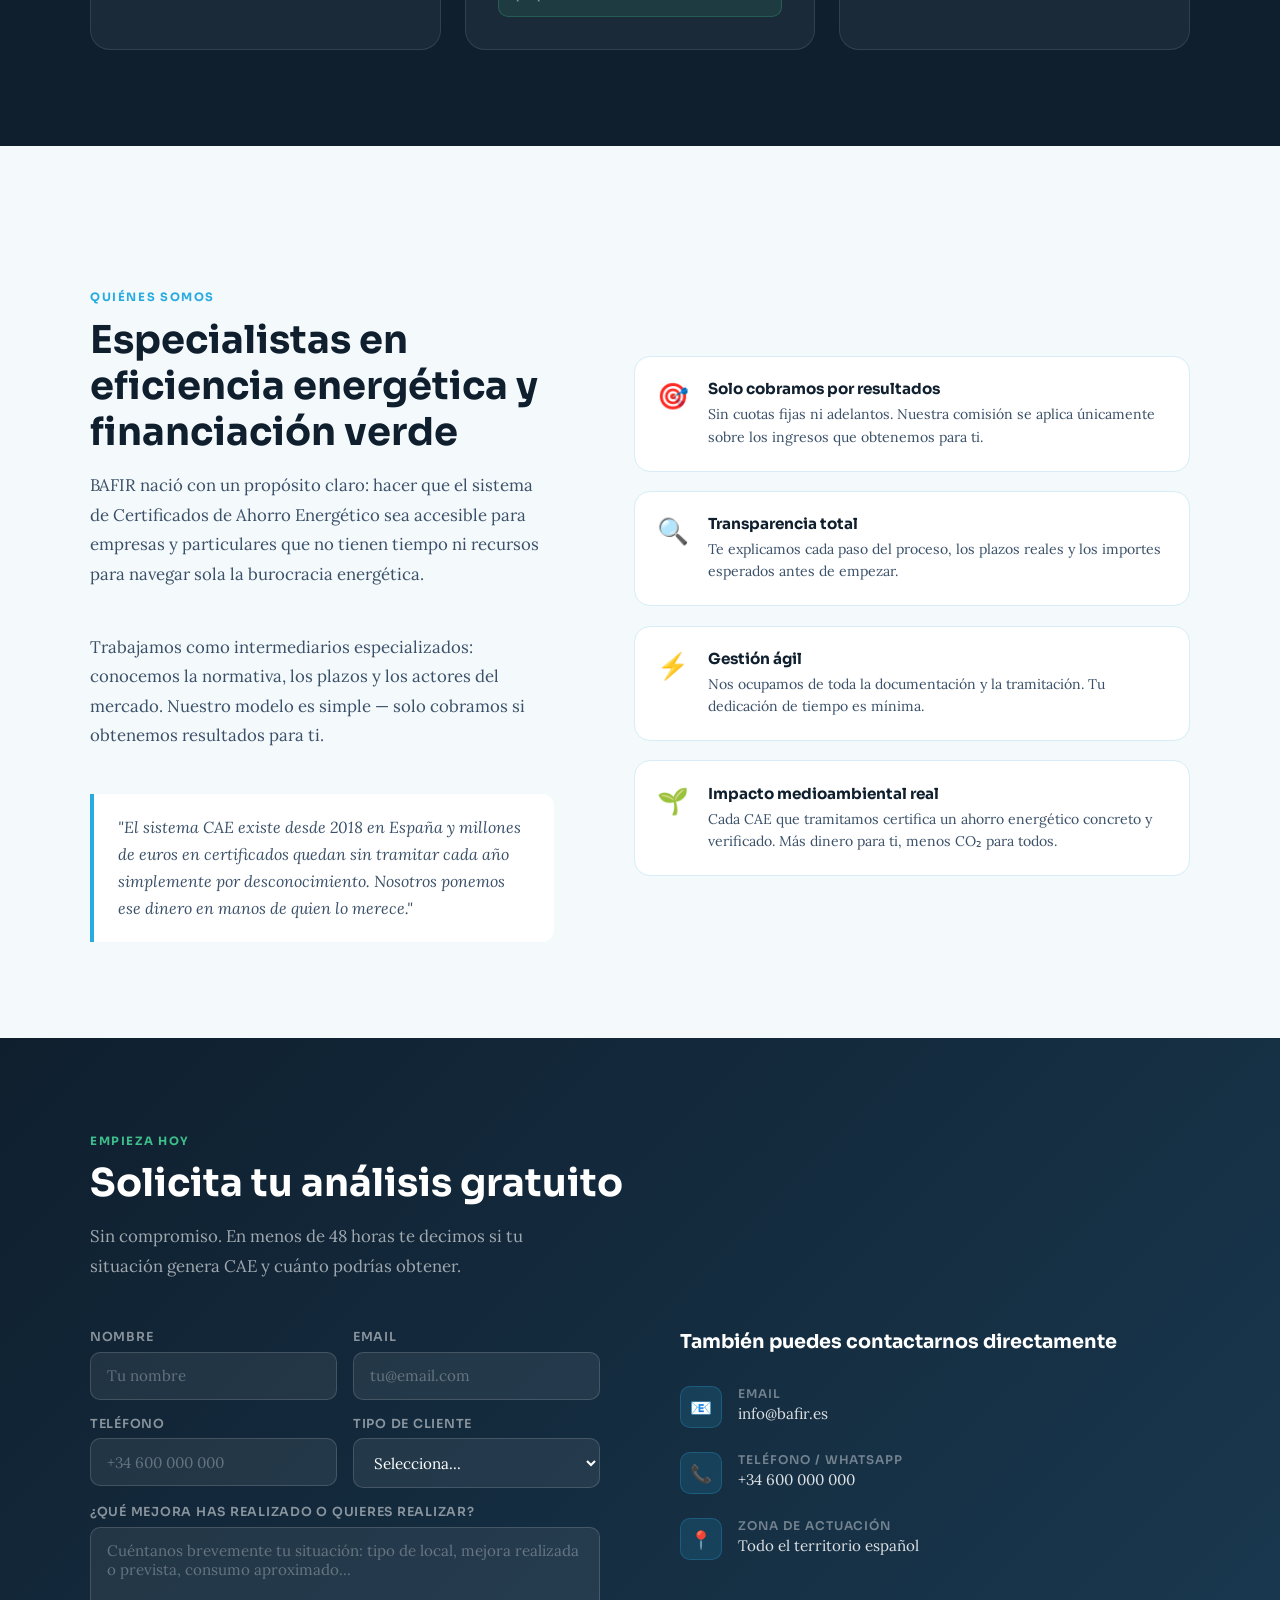
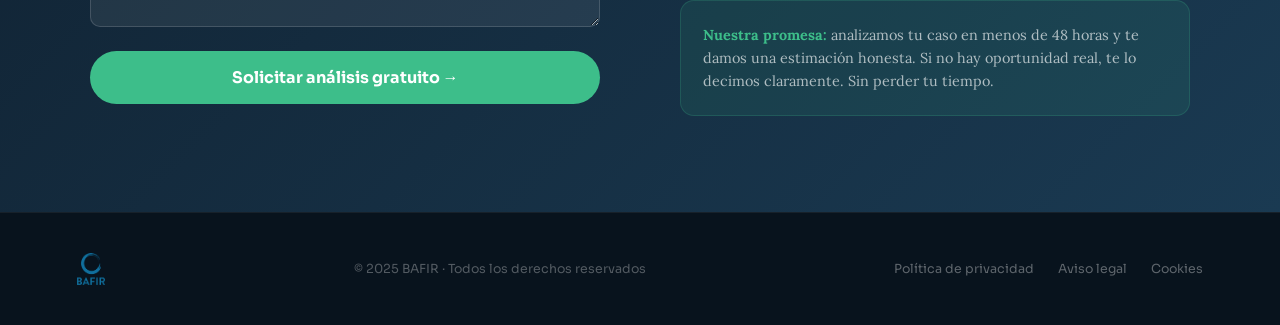
==== commit 5b7abec2: "nuevaweb" ====
--- a/index.html
+++ b/index.html
@@ -740,7 +740,7 @@
   <!-- NAV -->
   <nav id="navbar">
     <a class="nav-logo" href="#hero">
-      <img src="bafir_logo_nombre.png" alt="BAFIR" />
+      <img src="bafir_logo.png" alt="BAFIR" />
     </a>
     <ul class="nav-links">
       <li><a href="#cae">¿Qué son los CAE?</a></li>
@@ -1069,7 +1069,7 @@
 
   <!-- FOOTER -->
   <footer>
-    <img src="bafir_logo_nombre.png" alt="BAFIR" />
+    <img src="bafir_logo.png" alt="BAFIR" />
     <p class="footer-copy">© 2025 BAFIR · Todos los derechos reservados</p>
     <div class="footer-links">
       <a href="#">Política de privacidad</a>
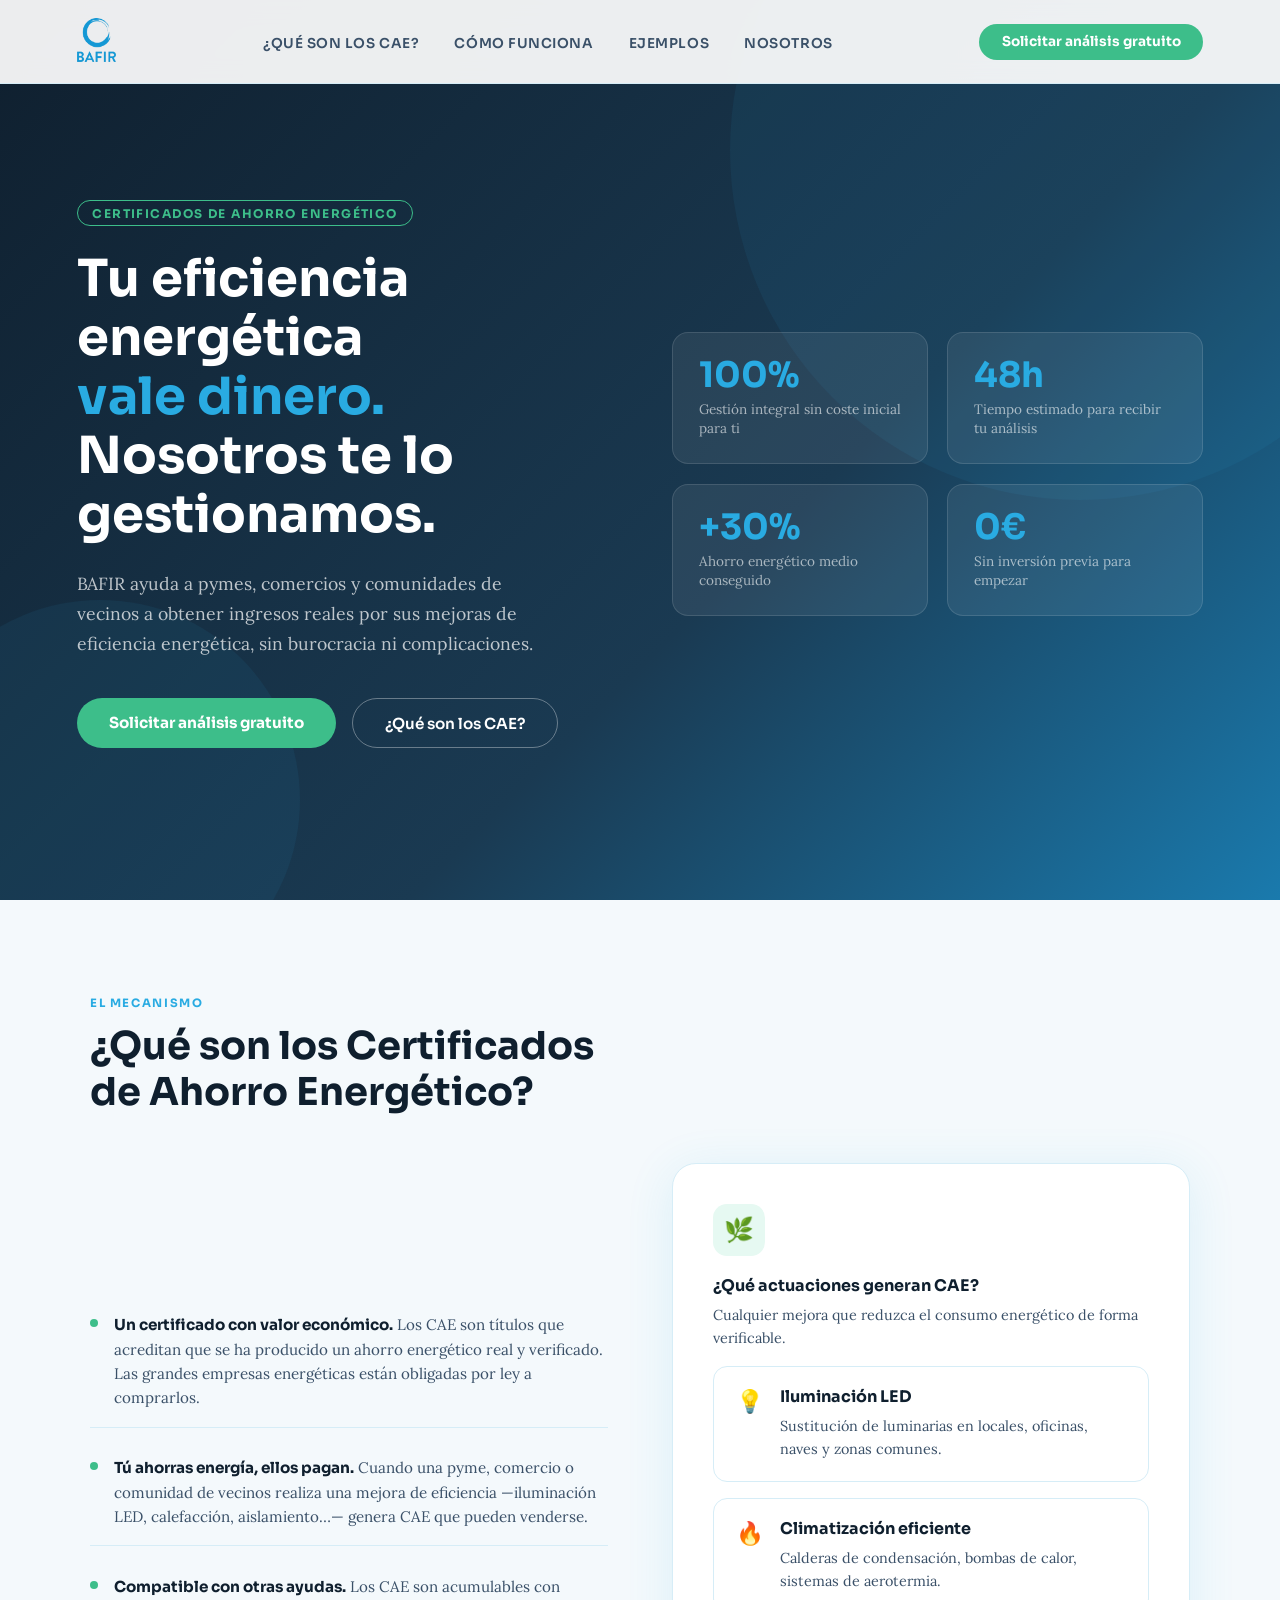
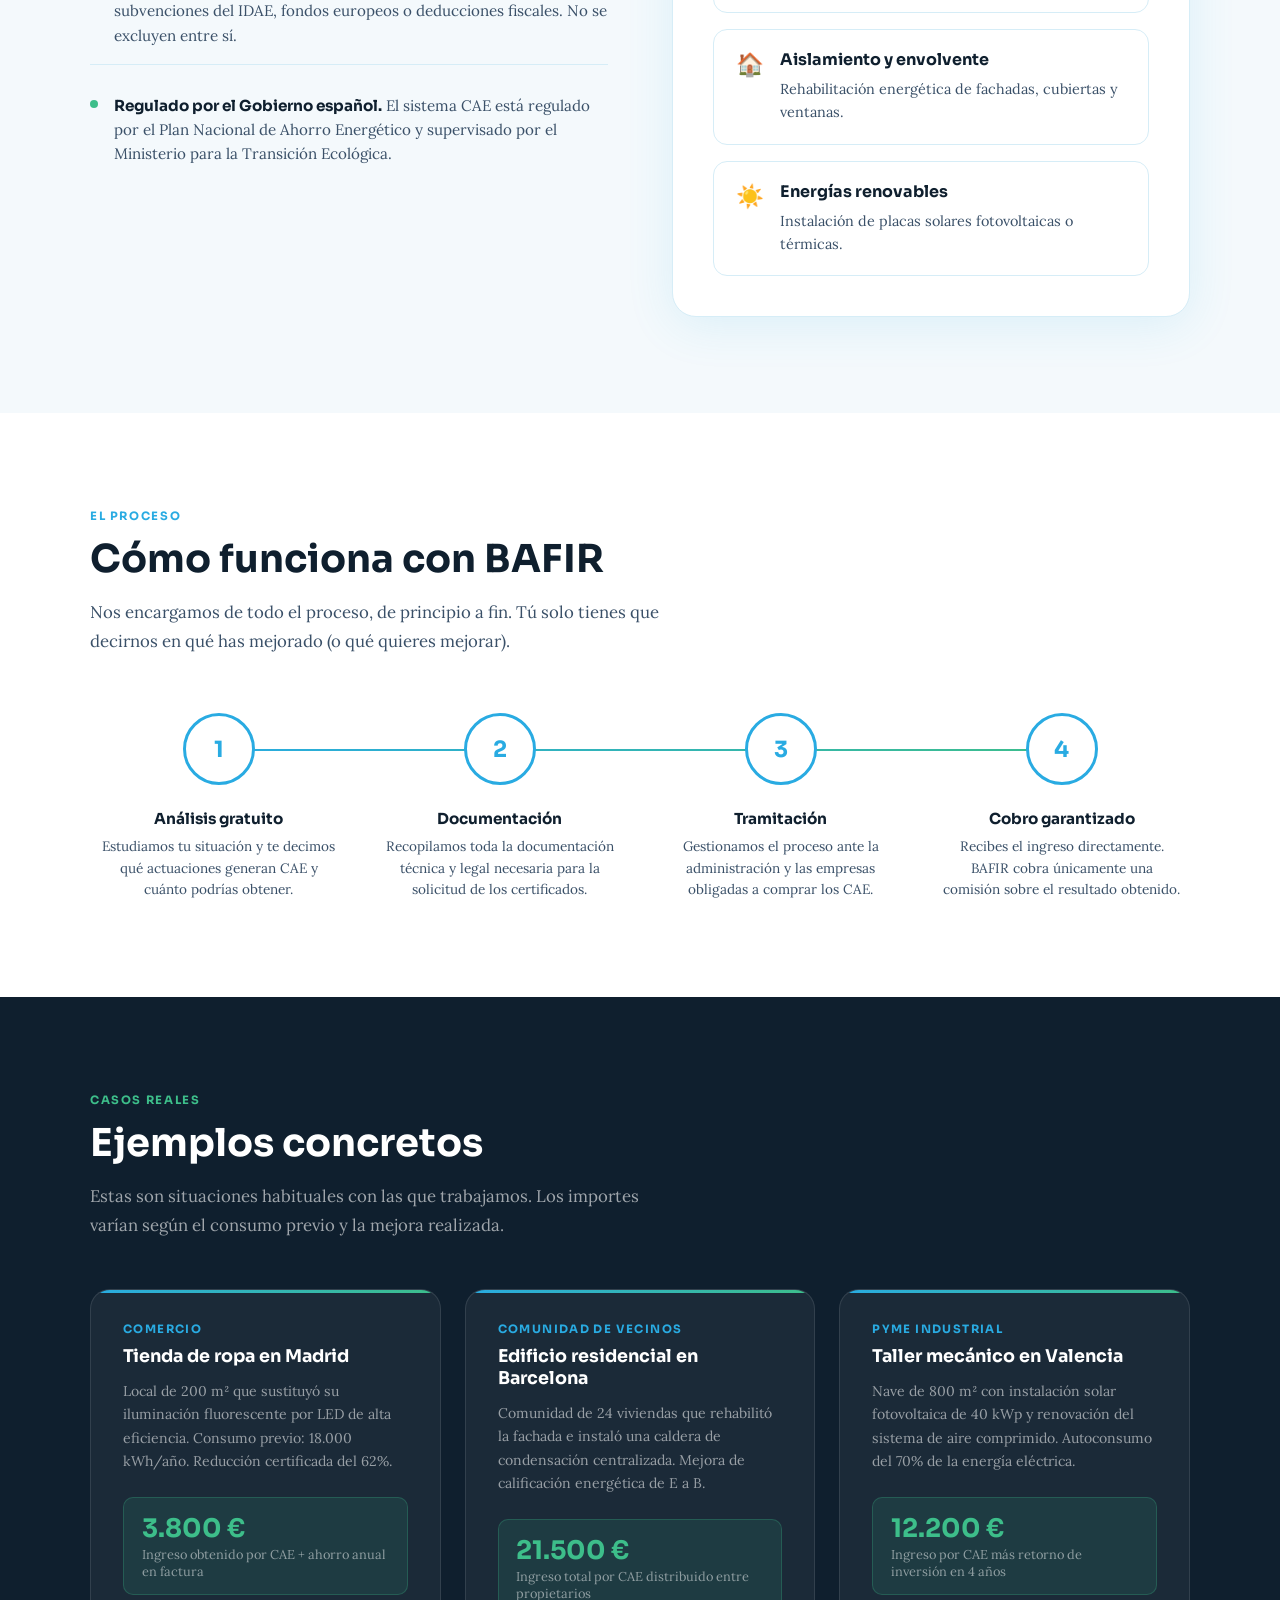
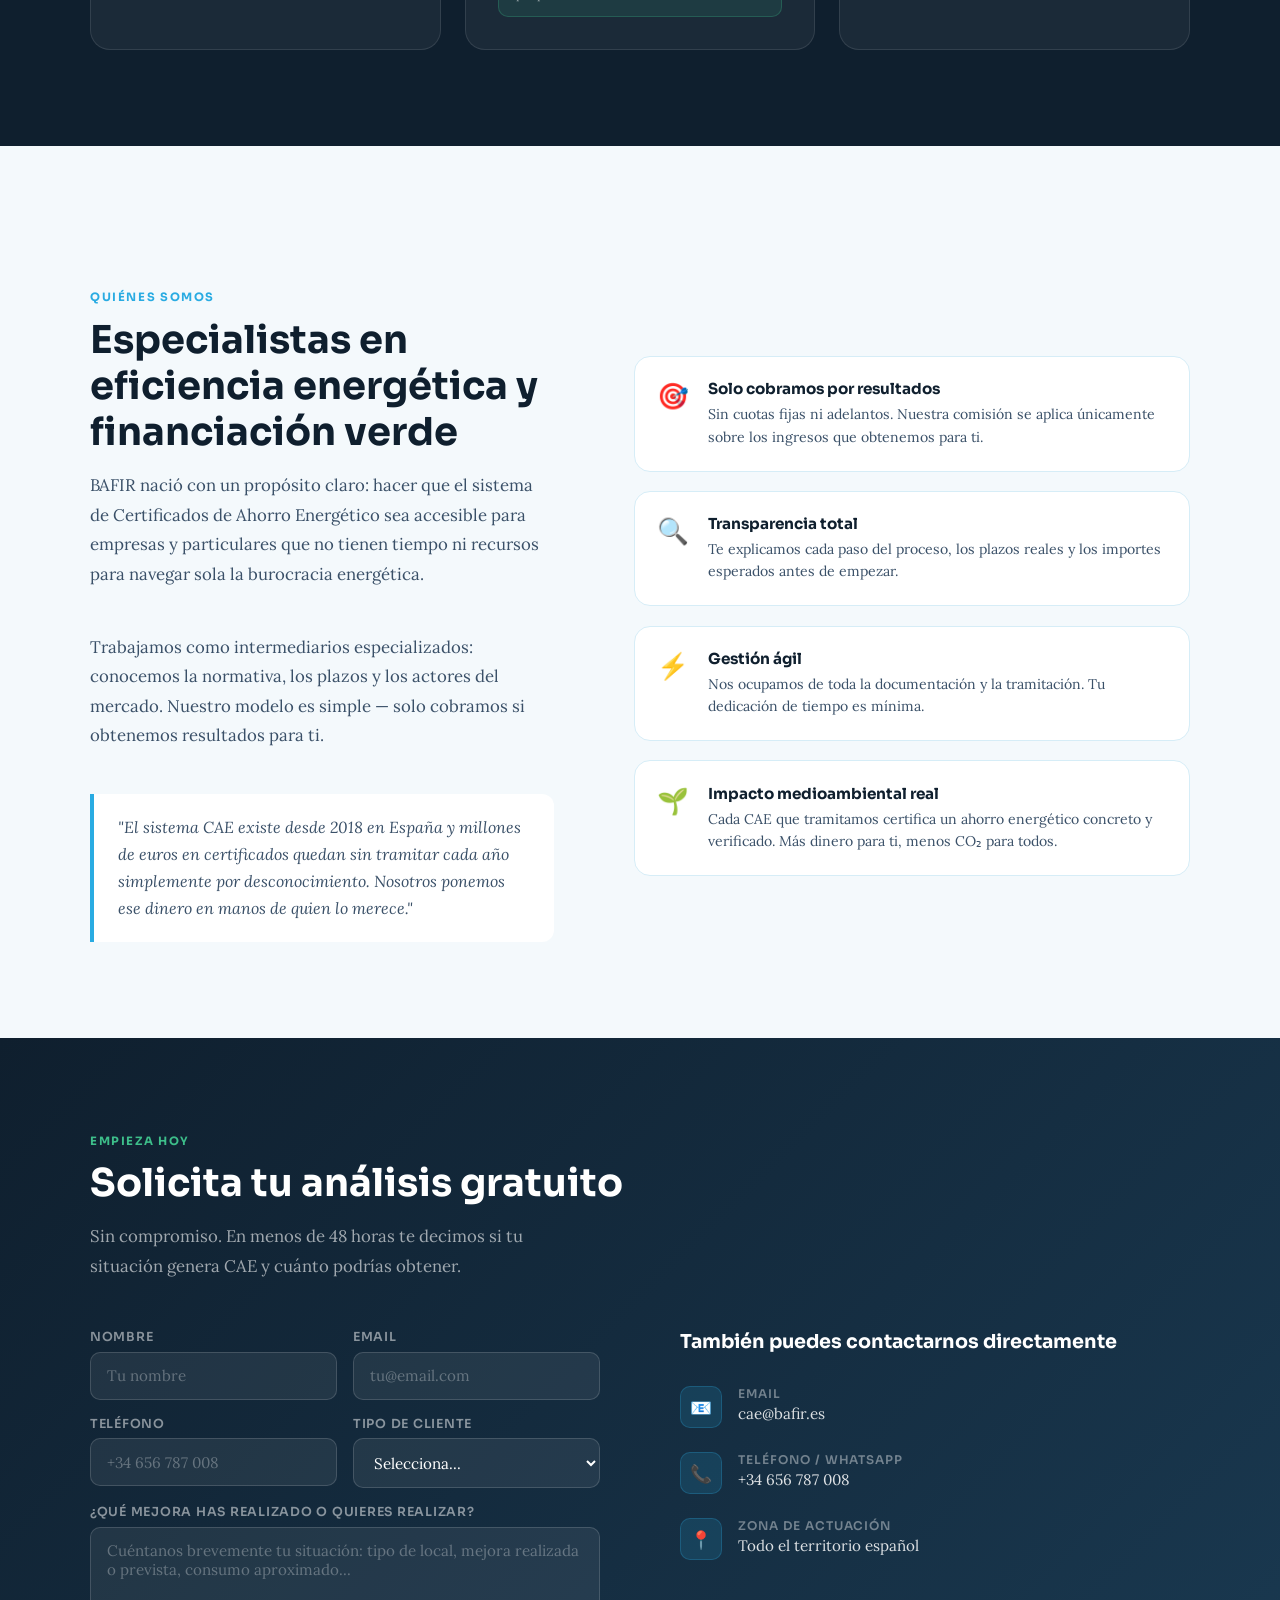
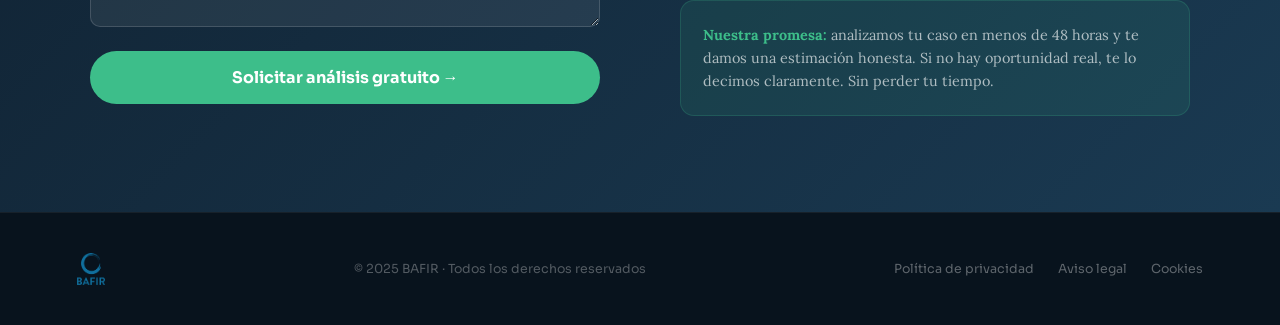
==== commit 16ae1259: "Actualizar email y teléfono de contacto" ====
--- a/index.html
+++ b/index.html
@@ -1012,7 +1012,7 @@
           <div class="form-row">
             <div class="form-group">
               <label>Teléfono</label>
-              <input type="tel" placeholder="+34 600 000 000" />
+              <input type="tel" placeholder="+34 656 787 008" />
             </div>
             <div class="form-group">
               <label>Tipo de cliente</label>
@@ -1039,7 +1039,7 @@
             <div class="contact-icon">📧</div>
             <div>
               <div class="contact-item-label">Email</div>
-              <div class="contact-item-value">info@bafir.es</div>
+              <div class="contact-item-value">cae@bafir.es</div>
             </div>
           </div>
 
@@ -1047,7 +1047,7 @@
             <div class="contact-icon">📞</div>
             <div>
               <div class="contact-item-label">Teléfono / WhatsApp</div>
-              <div class="contact-item-value">+34 600 000 000</div>
+              <div class="contact-item-value">+34 656 787 008</div>
             </div>
           </div>
 
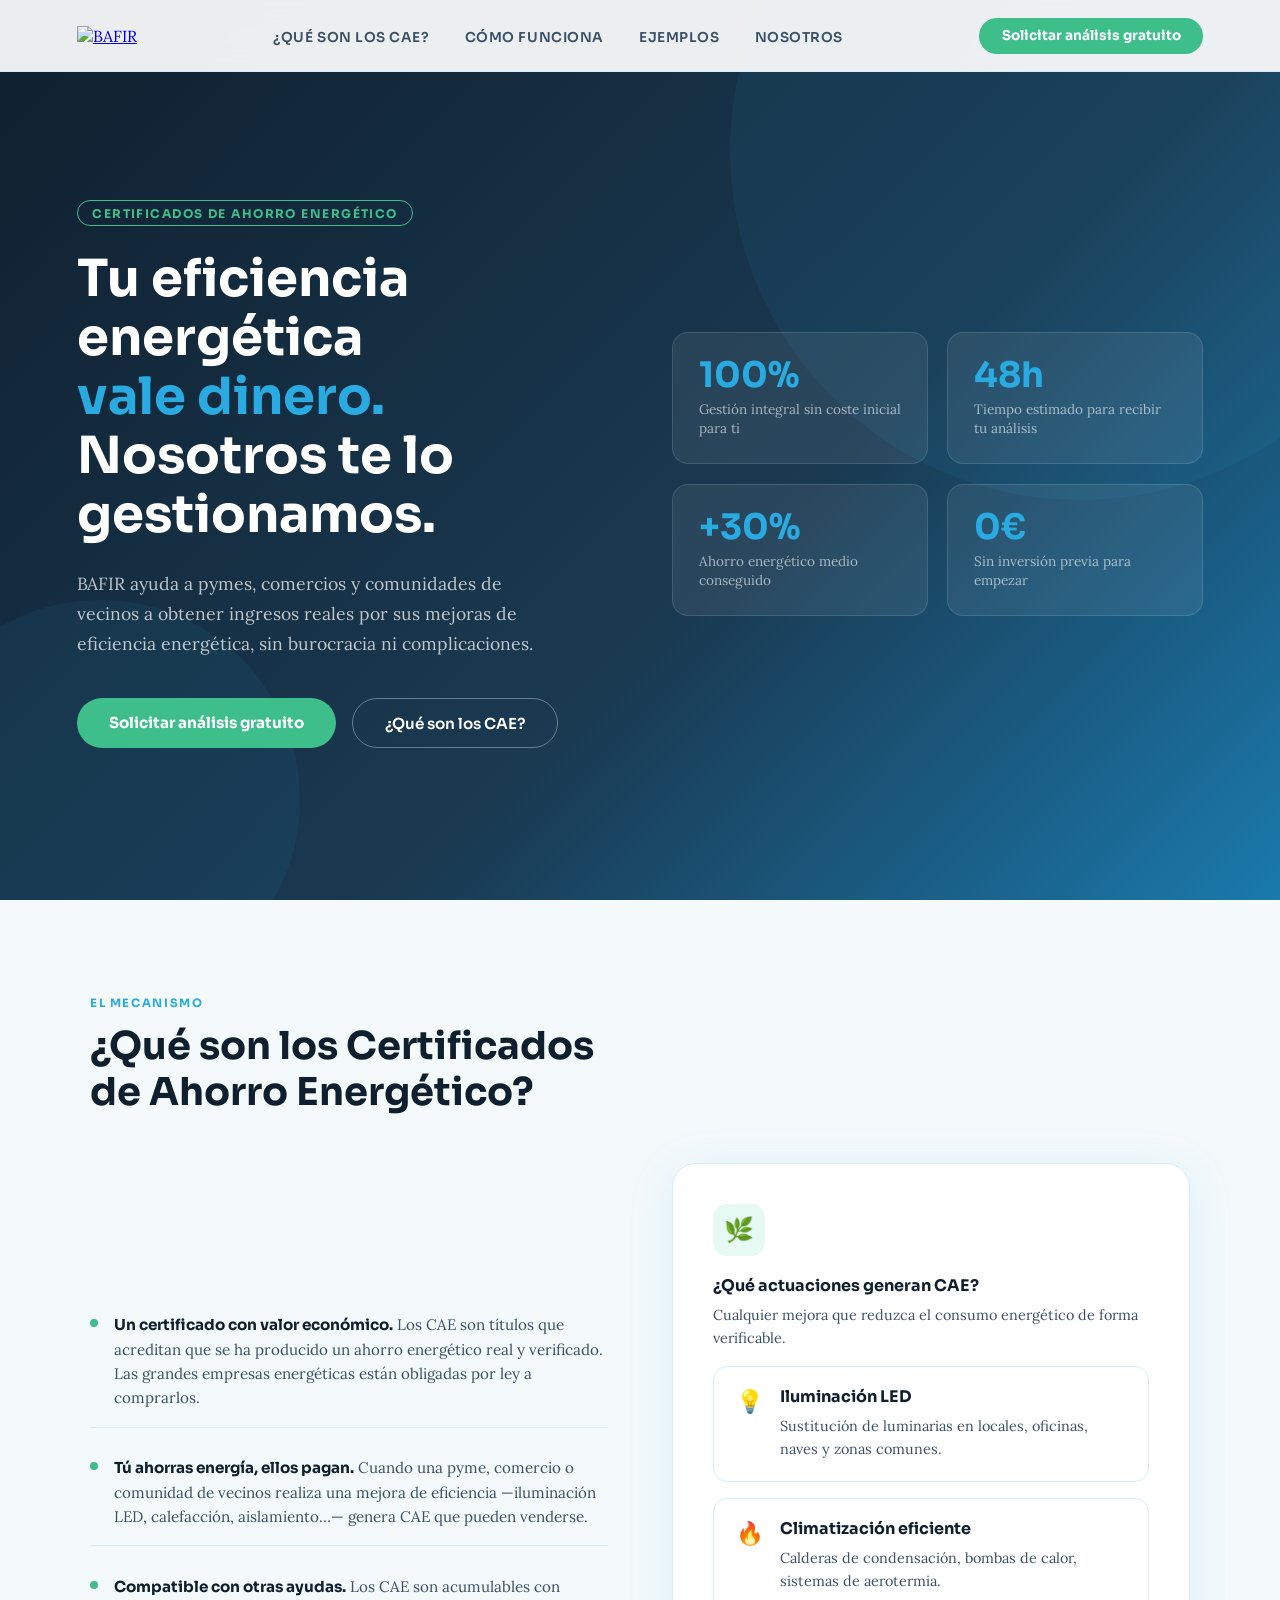
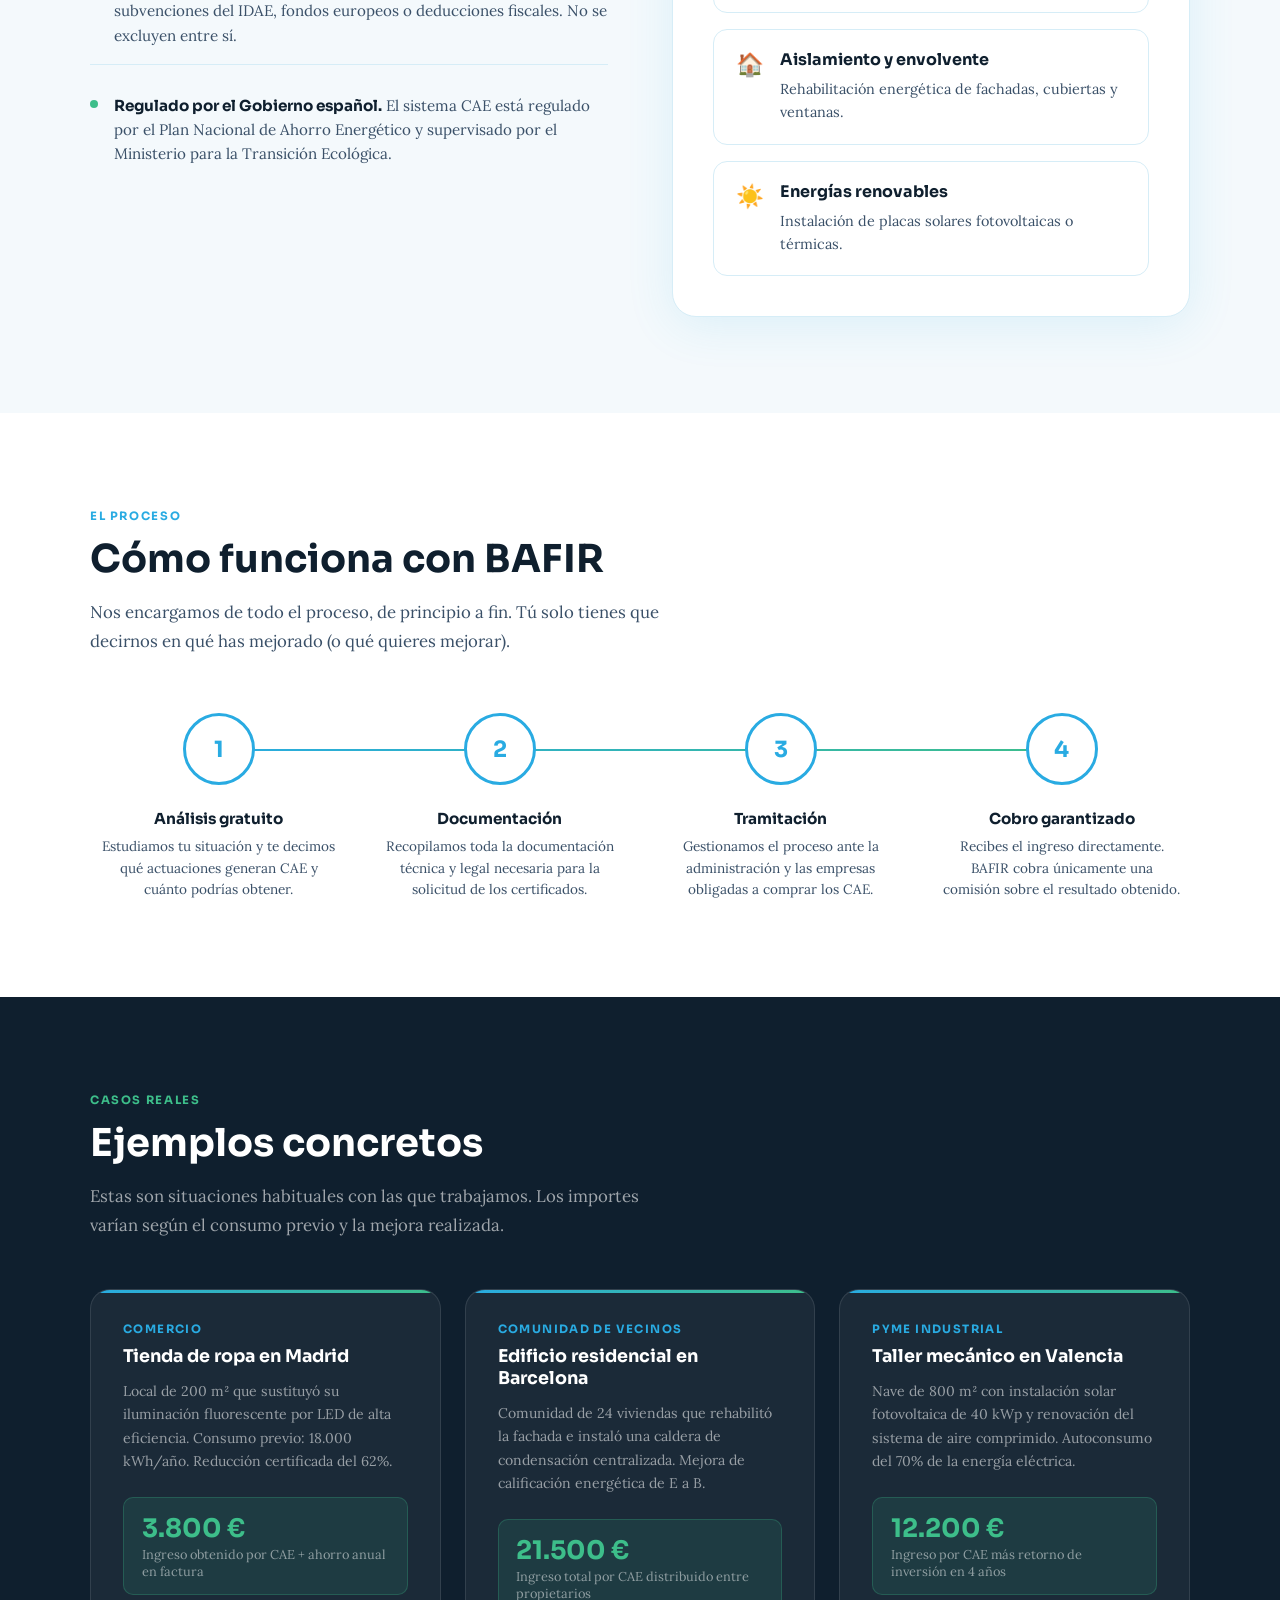
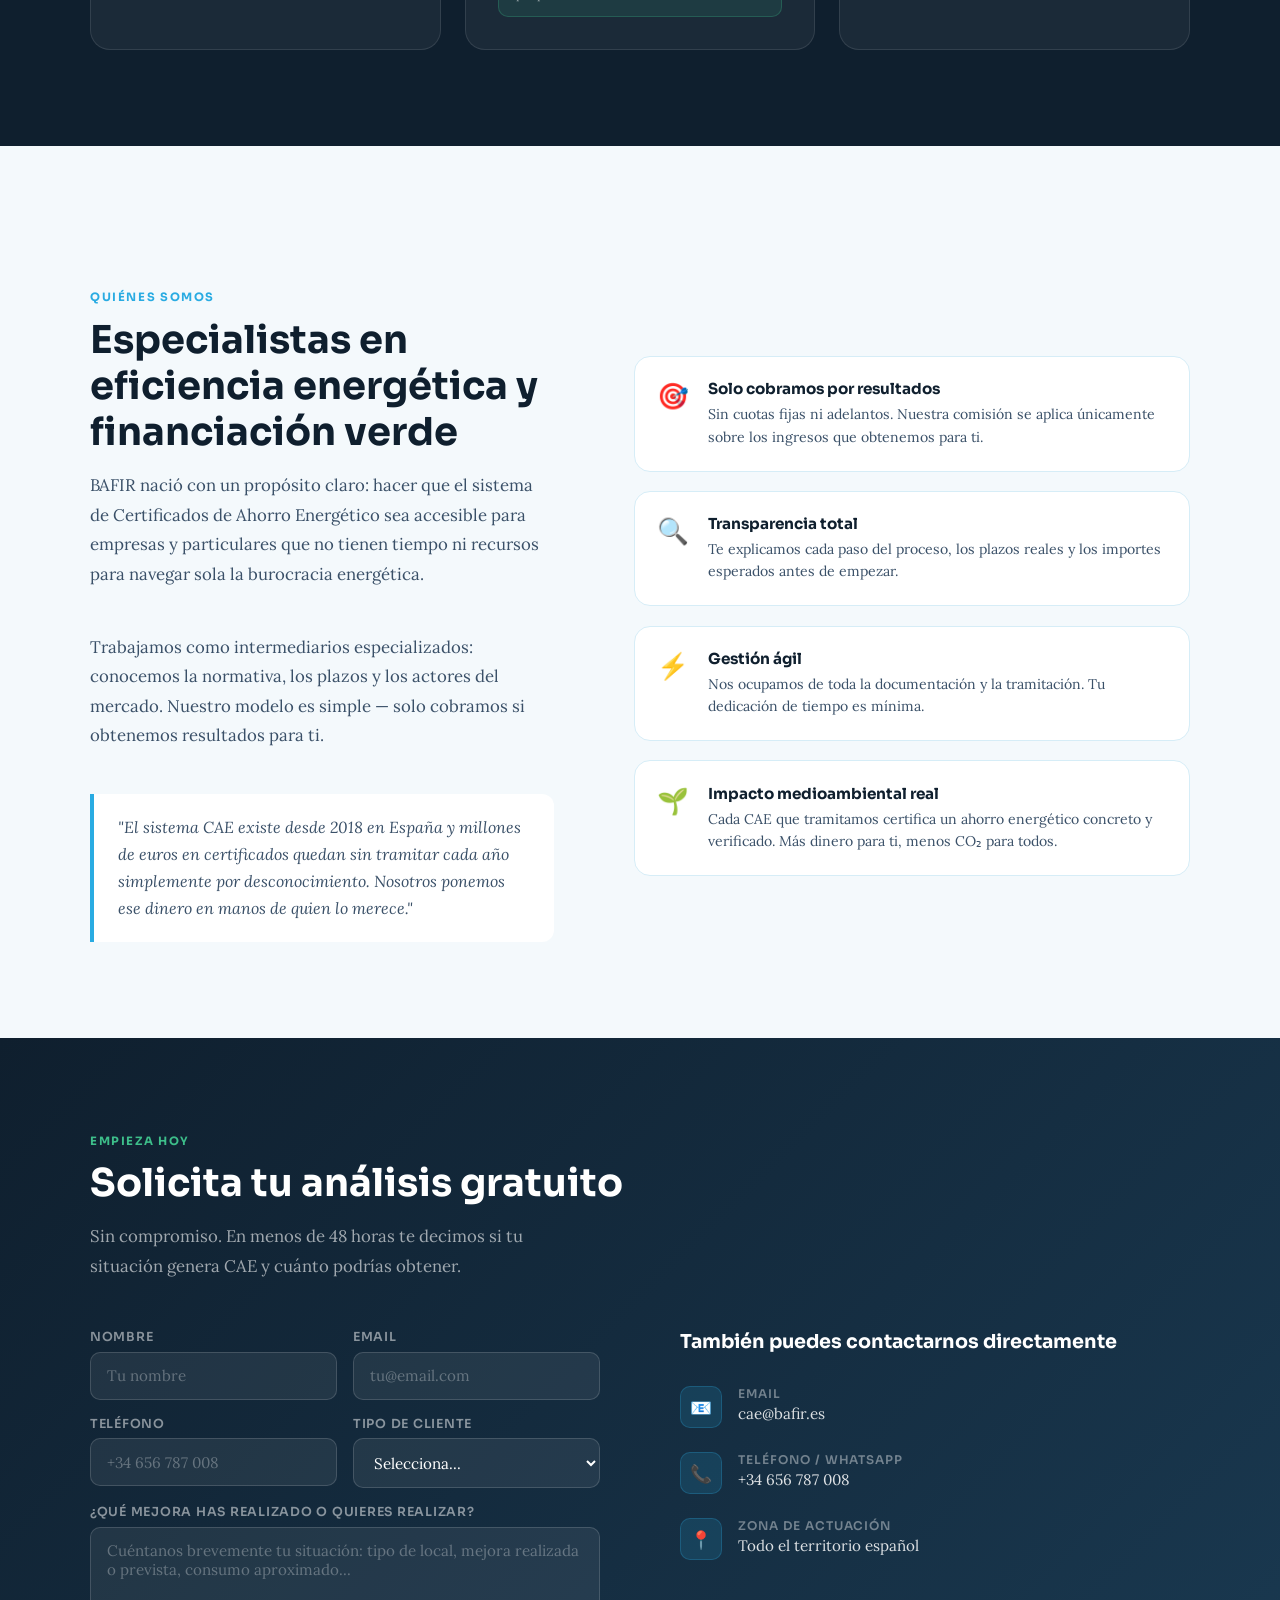
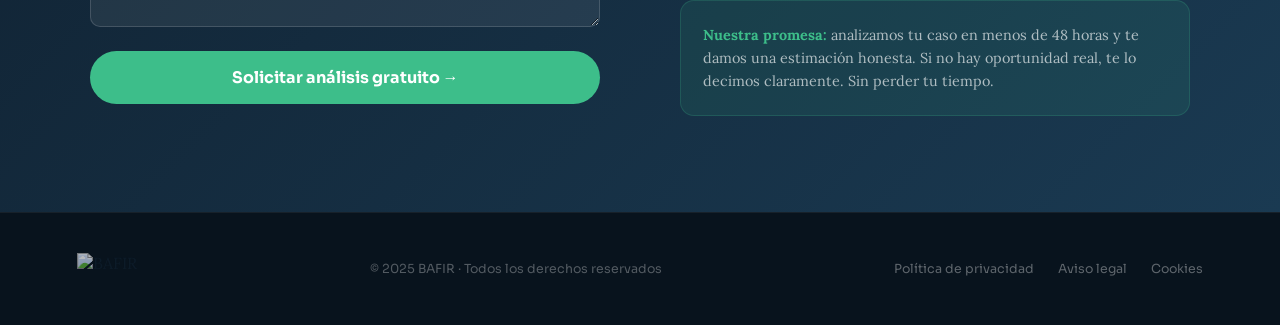
==== commit 1fea00d3: "Fix logo URL y formulario mailto idelacalle@bafir.es" ====
--- a/index.html
+++ b/index.html
@@ -740,7 +740,7 @@
   <!-- NAV -->
   <nav id="navbar">
     <a class="nav-logo" href="#hero">
-      <img src="bafir_logo.png" alt="BAFIR" />
+      <img src="https://raw.githubusercontent.com/ikalek0/bafir/main/bafir_logo.png" alt="BAFIR" />
     </a>
     <ul class="nav-links">
       <li><a href="#cae">¿Qué son los CAE?</a></li>
@@ -1069,7 +1069,7 @@
 
   <!-- FOOTER -->
   <footer>
-    <img src="bafir_logo.png" alt="BAFIR" />
+    <img src="https://raw.githubusercontent.com/ikalek0/bafir/main/bafir_logo.png" alt="BAFIR" />
     <p class="footer-copy">© 2025 BAFIR · Todos los derechos reservados</p>
     <div class="footer-links">
       <a href="#">Política de privacidad</a>
@@ -1100,10 +1100,18 @@
     // Form submit
     function handleSubmit(e) {
       e.preventDefault();
-      const btn = e.target.querySelector('.btn-submit');
-      btn.textContent = '✓ Solicitud enviada — te contactamos en 48h';
+      const form = e.target;
+      const nombre = form.querySelector('input[type="text"]').value;
+      const email = form.querySelector('input[type="email"]').value;
+      const telefono = form.querySelector('input[type="tel"]').value;
+      const tipo = form.querySelector('select').value;
+      const mensaje = form.querySelector('textarea').value;
+      const subject = encodeURIComponent('Solicitud análisis CAE - ' + nombre);
+      const body = encodeURIComponent('Nombre: ' + nombre + '\nEmail: ' + email + '\nTeléfono: ' + telefono + '\nTipo de cliente: ' + tipo + '\n\nMensaje:\n' + mensaje);
+      window.location.href = 'mailto:idelacalle@bafir.es?subject=' + subject + '&body=' + body;
+      const btn = form.querySelector('.btn-submit');
+      btn.textContent = '✓ Abriendo tu cliente de correo...';
       btn.style.background = '#2a9a6e';
-      btn.disabled = true;
     }
   </script>
 </body>
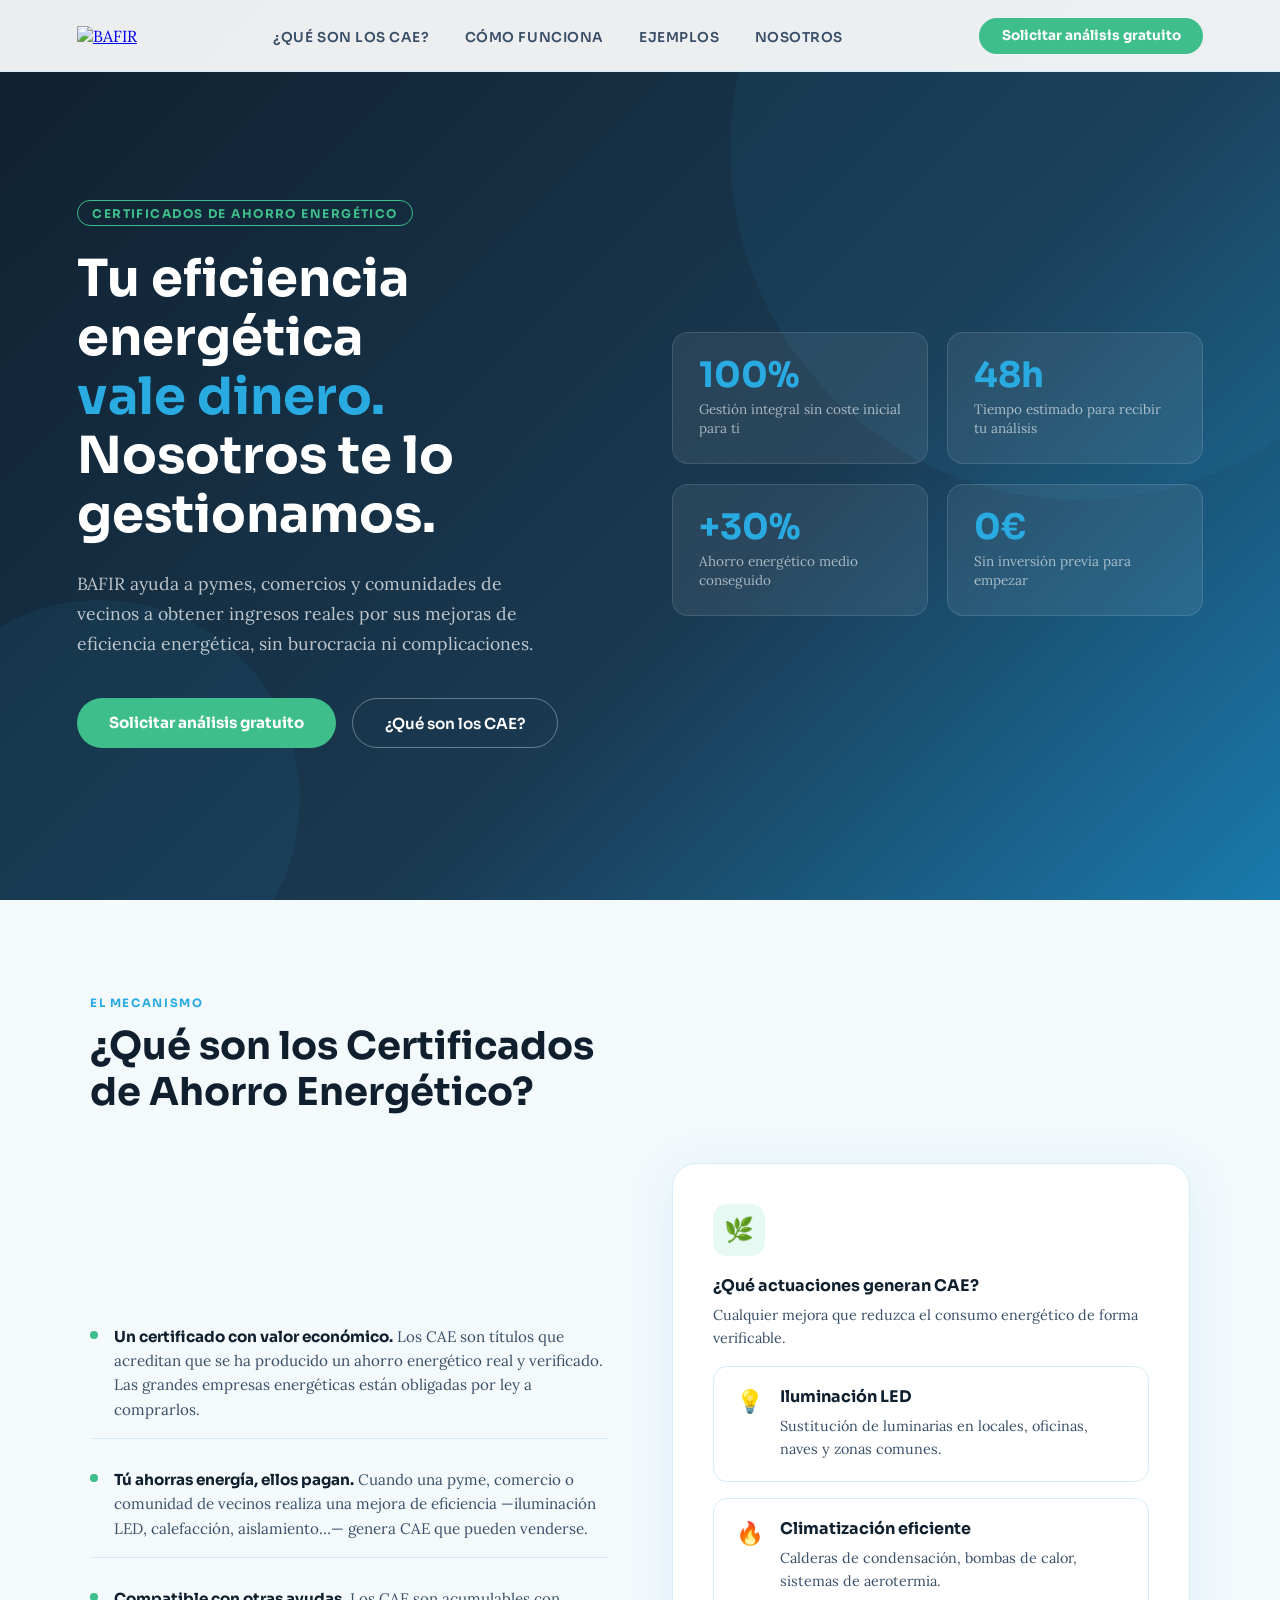
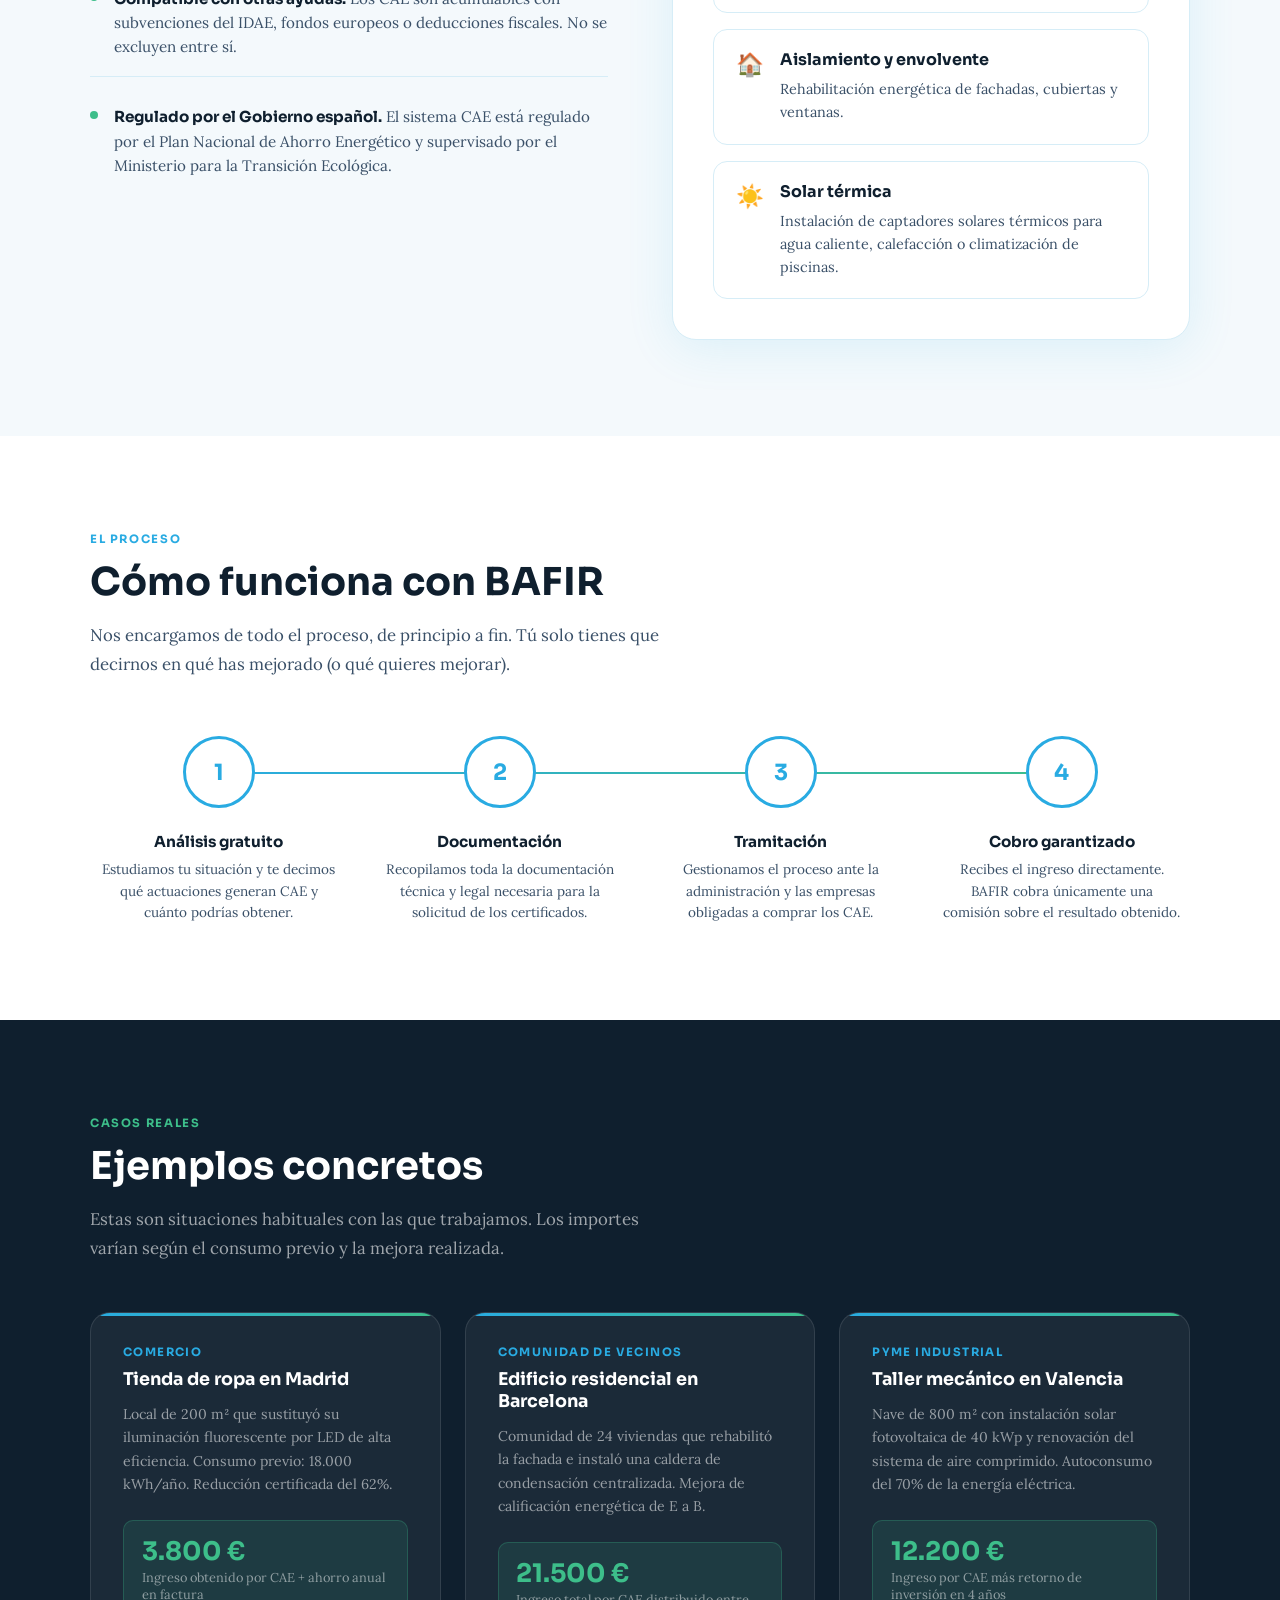
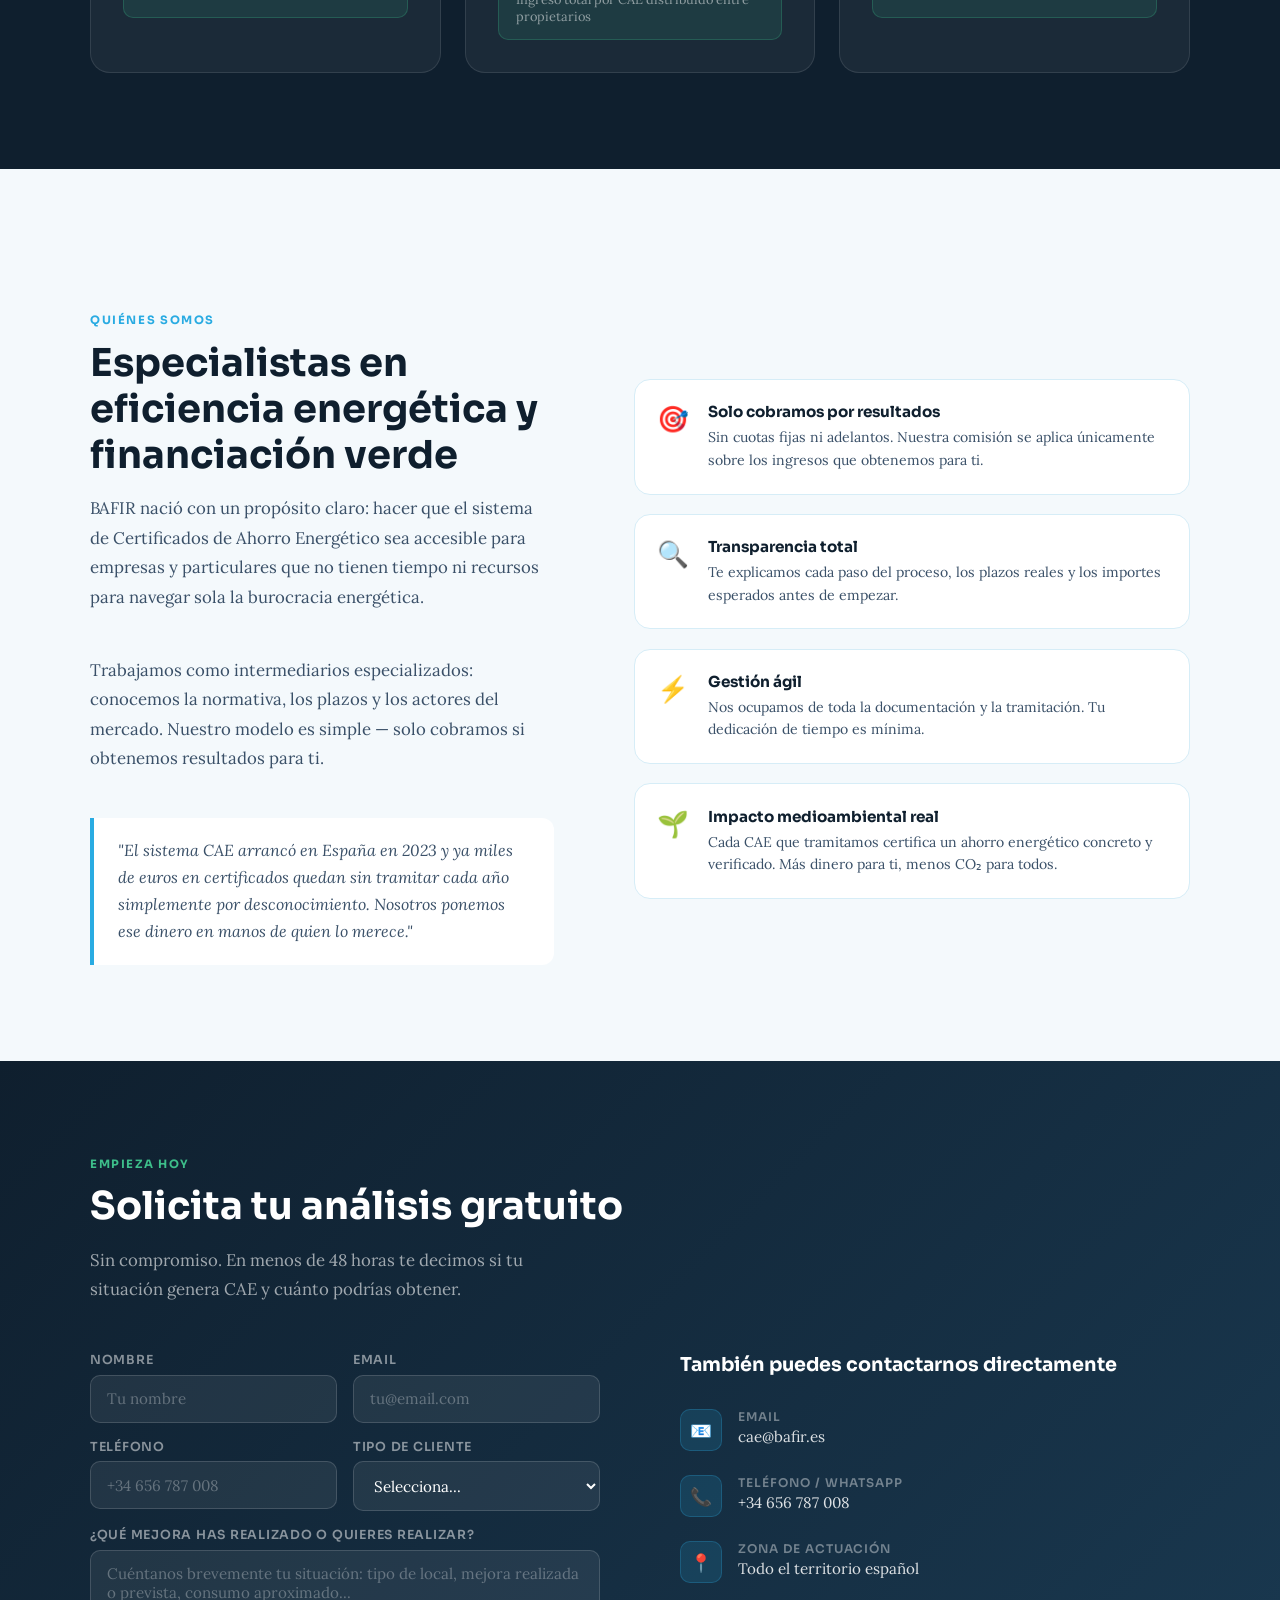
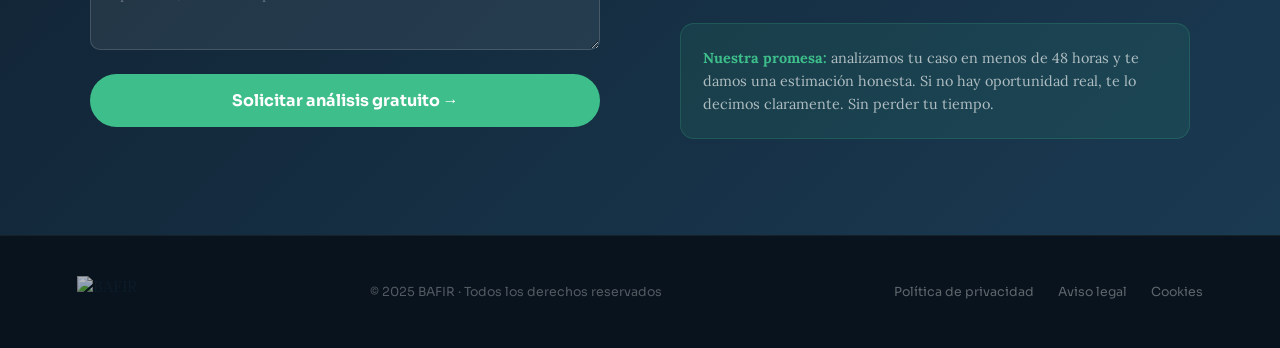
==== commit 66ce2737: "Update index.html" ====
--- a/index.html
+++ b/index.html
@@ -856,8 +856,8 @@
               <div class="cae-mini">
                 <span style="font-size:1.4rem">☀️</span>
                 <div>
-                  <div class="cae-card-title">Energías renovables</div>
-                  <div class="cae-card-text">Instalación de placas solares fotovoltaicas o térmicas.</div>
+                  <div class="cae-card-title">Solar térmica</div>
+                  <div class="cae-card-text">Instalación de captadores solares térmicos para agua caliente, calefacción o climatización de piscinas.</div>
                 </div>
               </div>
             </div>
@@ -952,7 +952,7 @@
           <p class="section-lead">Trabajamos como intermediarios especializados: conocemos la normativa, los plazos y los actores del mercado. Nuestro modelo es simple — solo cobramos si obtenemos resultados para ti.</p>
           <br />
           <div class="nosotros-highlight">
-            "El sistema CAE existe desde 2018 en España y millones de euros en certificados quedan sin tramitar cada año simplemente por desconocimiento. Nosotros ponemos ese dinero en manos de quien lo merece."
+            "El sistema CAE arrancó en España en 2023 y ya miles de euros en certificados quedan sin tramitar cada año simplemente por desconocimiento. Nosotros ponemos ese dinero en manos de quien lo merece."
           </div>
         </div>
 
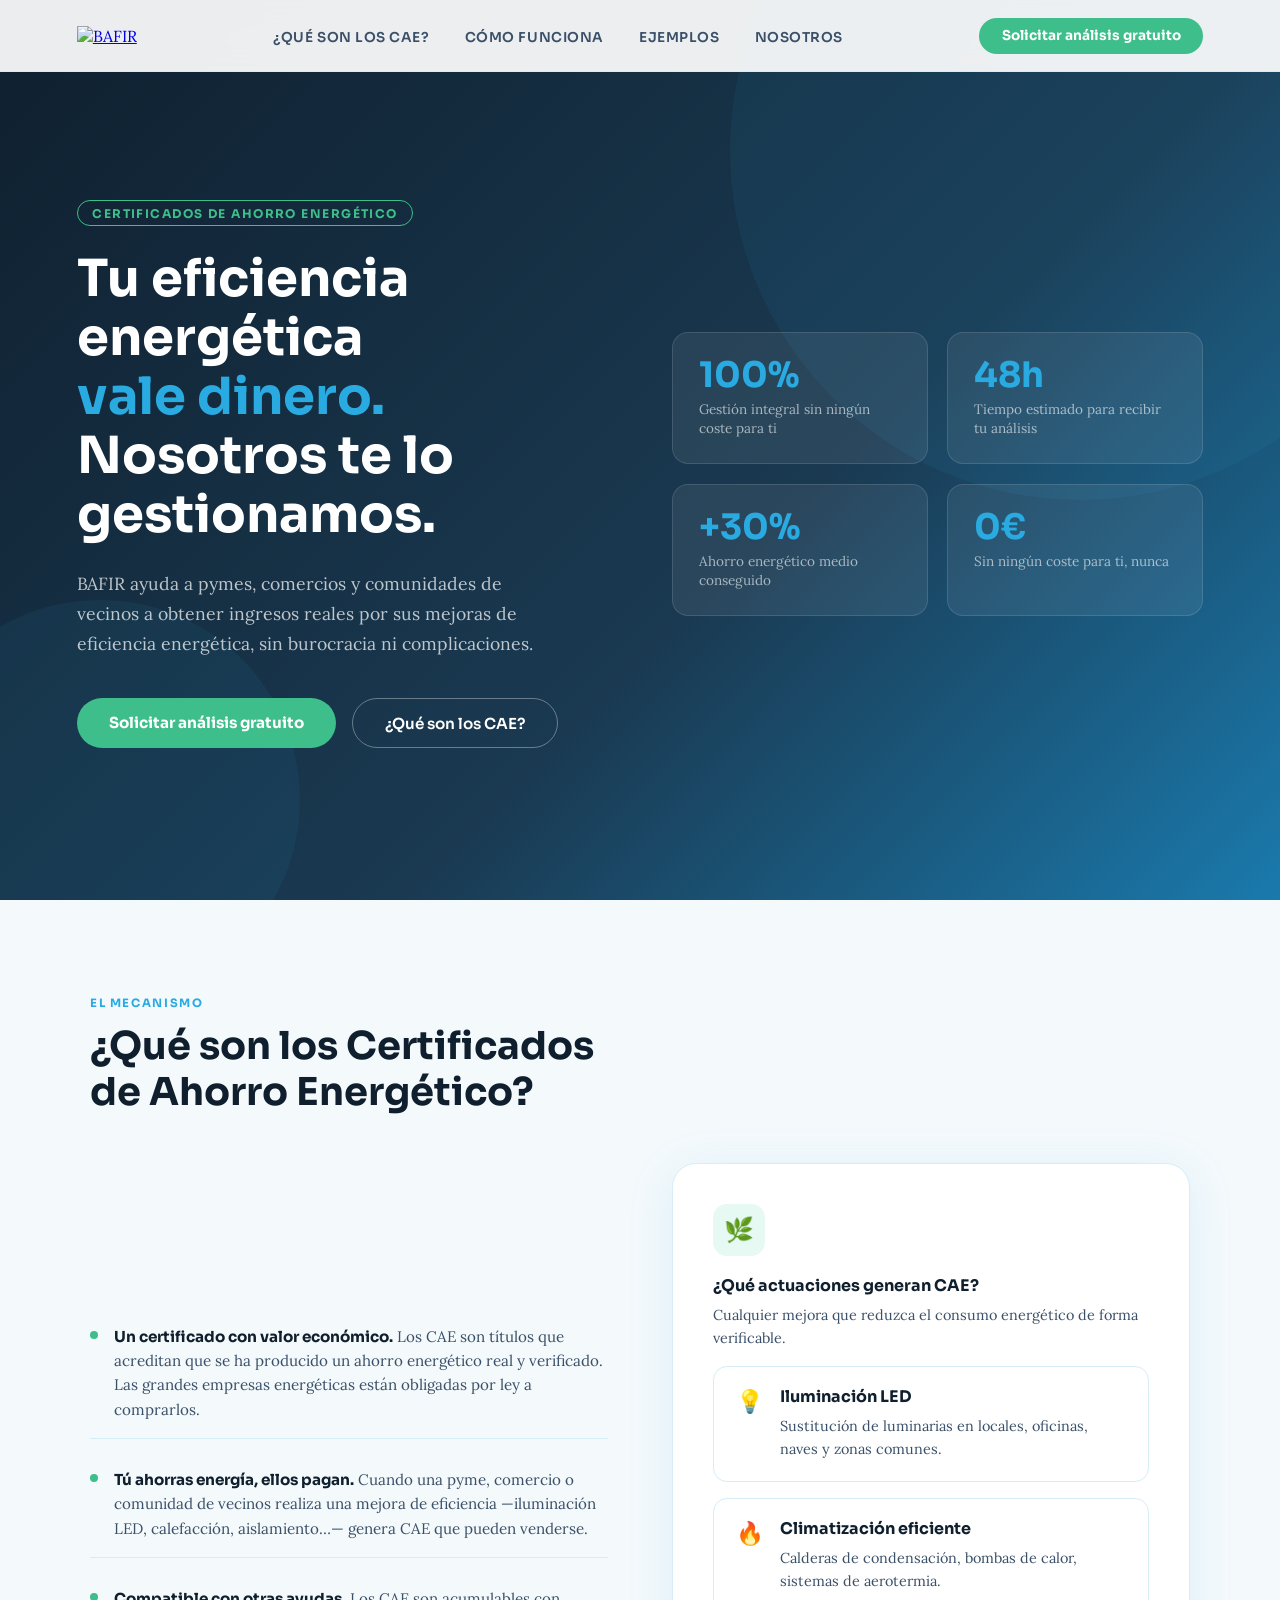
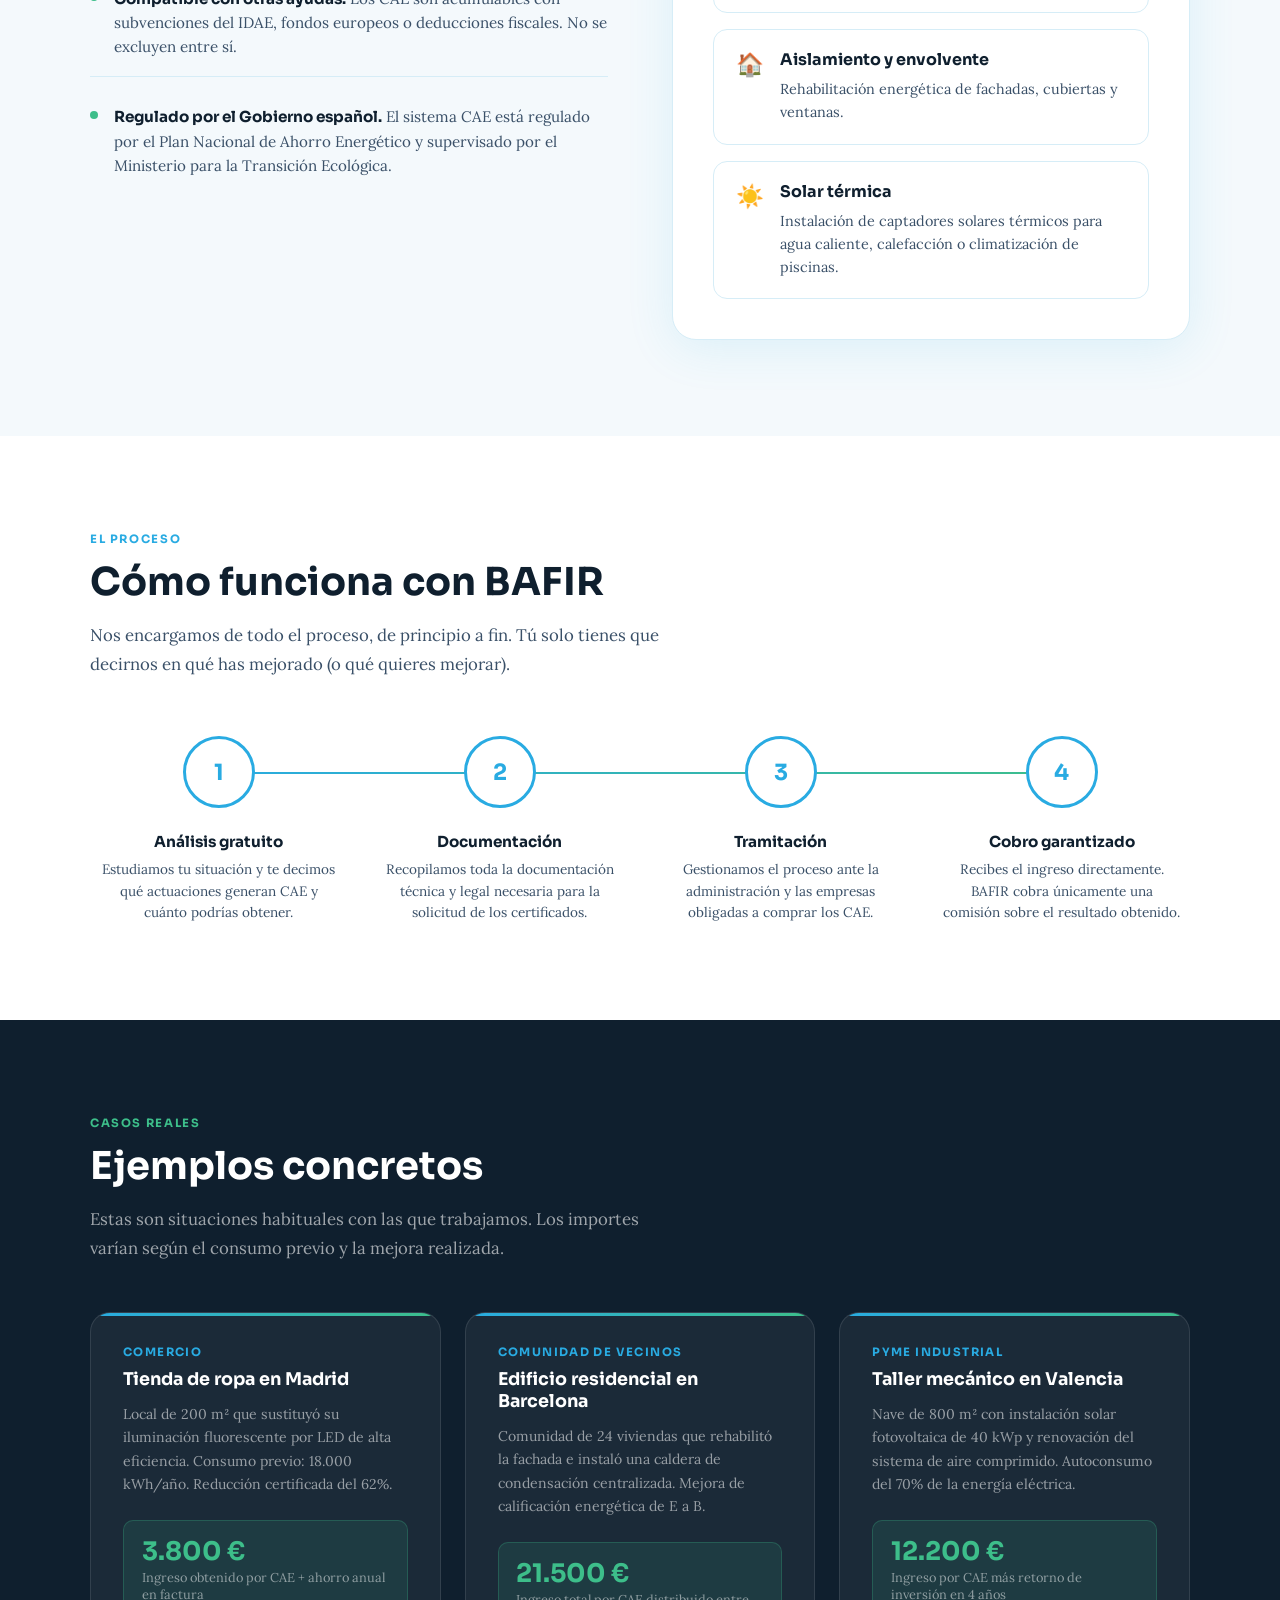
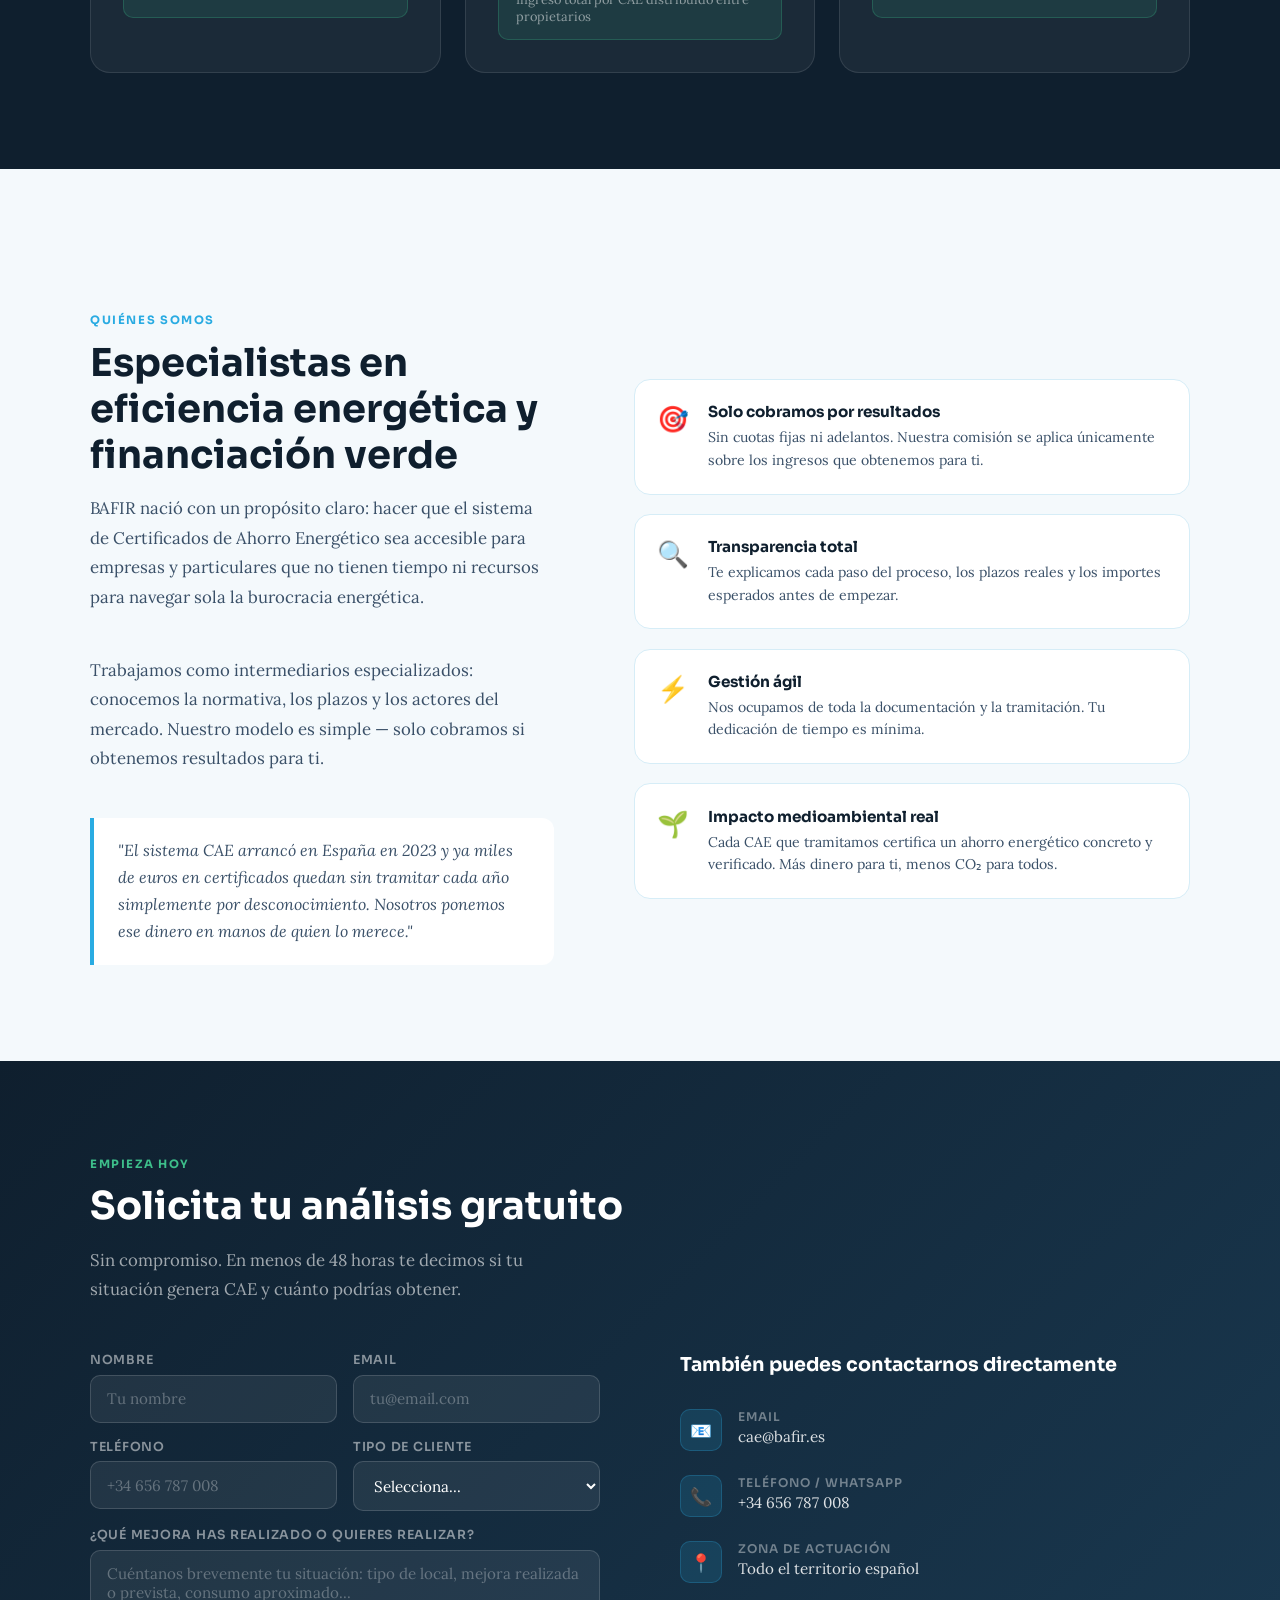
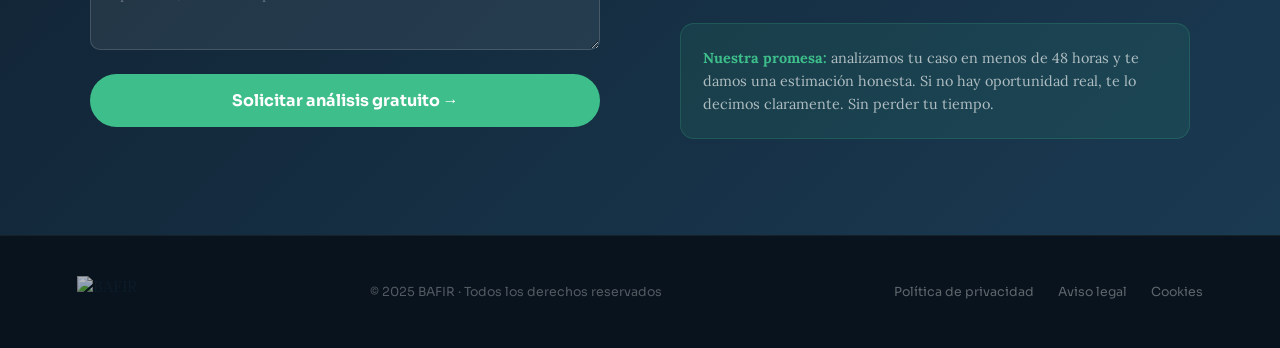
==== commit bfa498d6: "Update index.html" ====
--- a/index.html
+++ b/index.html
@@ -774,7 +774,7 @@
       <div class="hero-stats">
         <div class="stat-card">
           <div class="stat-num">100%</div>
-          <div class="stat-label">Gestión integral sin coste inicial para ti</div>
+          <div class="stat-label">Gestión integral sin ningún coste para ti</div>
         </div>
         <div class="stat-card">
           <div class="stat-num">48h</div>
@@ -786,7 +786,7 @@
         </div>
         <div class="stat-card">
           <div class="stat-num">0€</div>
-          <div class="stat-label">Sin inversión previa para empezar</div>
+          <div class="stat-label">Sin ningún coste para ti, nunca</div>
         </div>
       </div>
     </div>
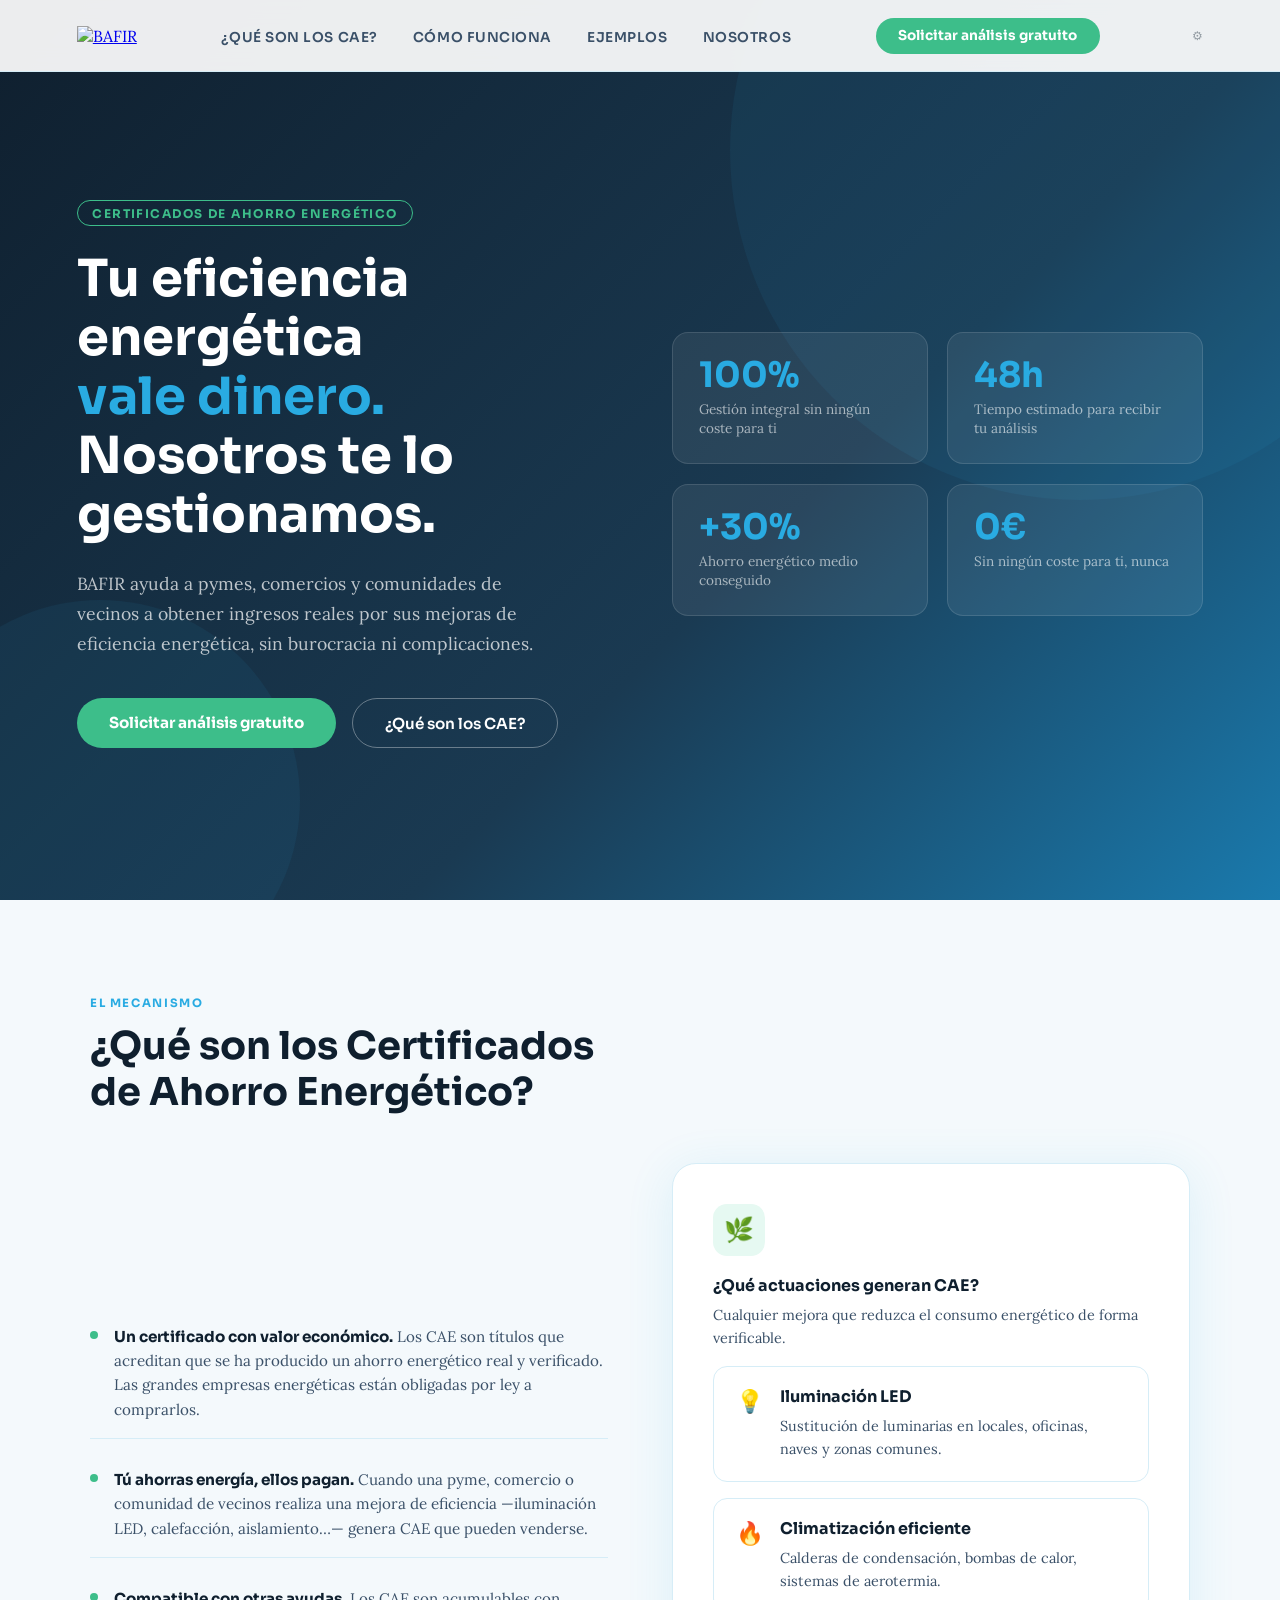
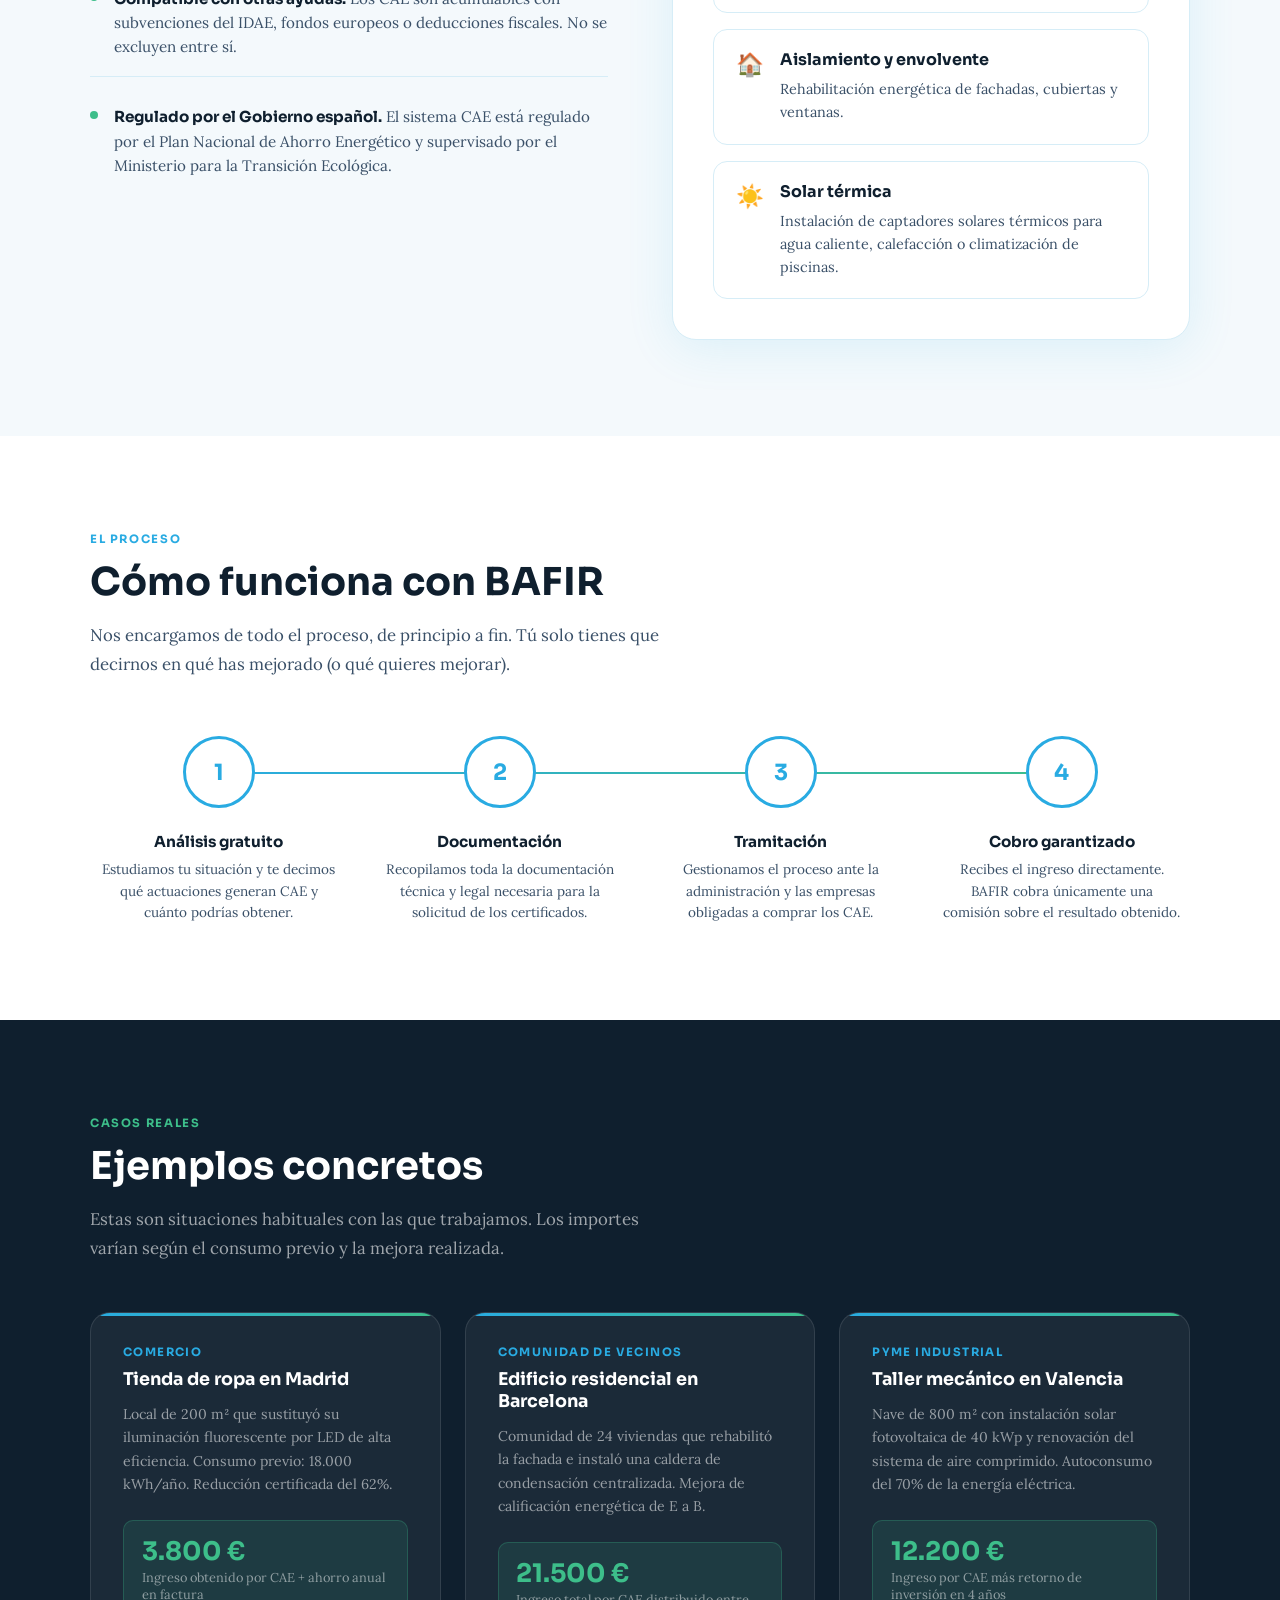
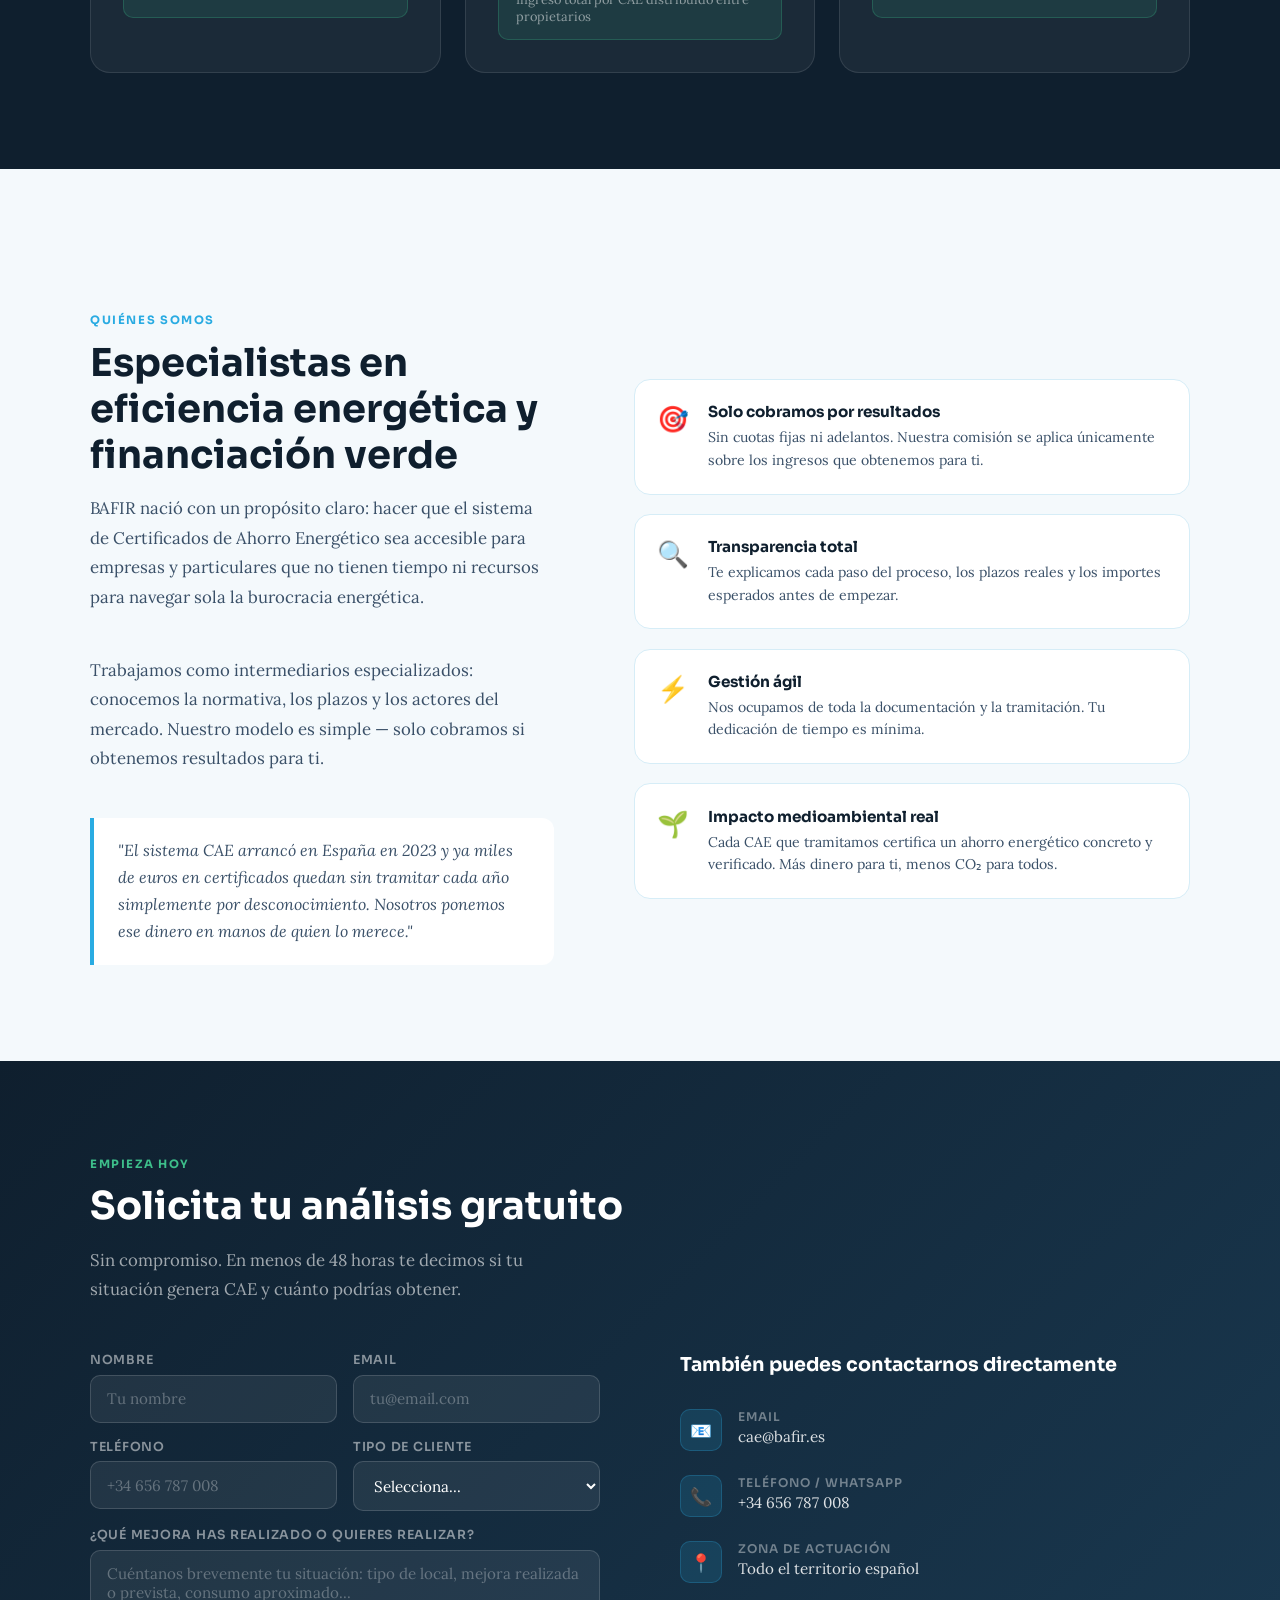
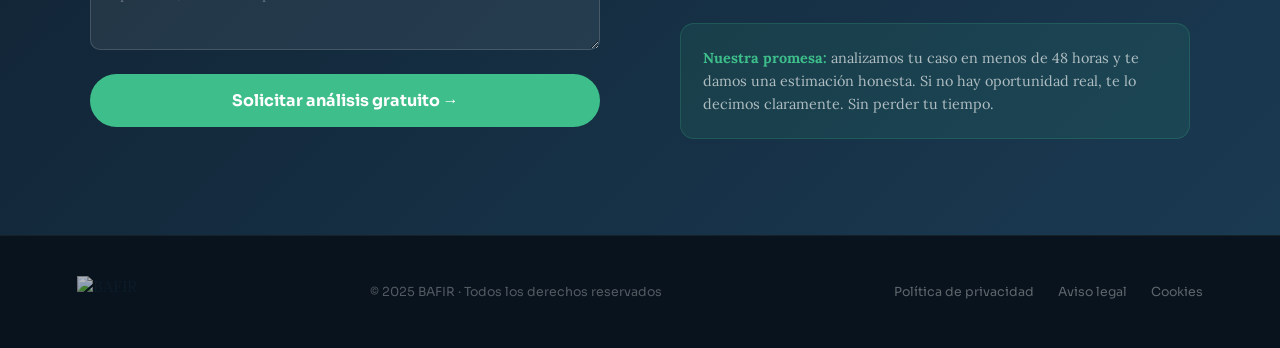
==== commit ecb50a5f: "Update index.html" ====
--- a/index.html
+++ b/index.html
@@ -749,6 +749,7 @@
       <li><a href="#nosotros">Nosotros</a></li>
     </ul>
     <a href="#contacto" class="nav-cta">Solicitar análisis gratuito</a>
+  <a href="/admin.html" style="font-size:12px;opacity:0.4;color:inherit;text-decoration:none;margin-left:8px">⚙</a>
   </nav>
 
   <!-- HERO -->
